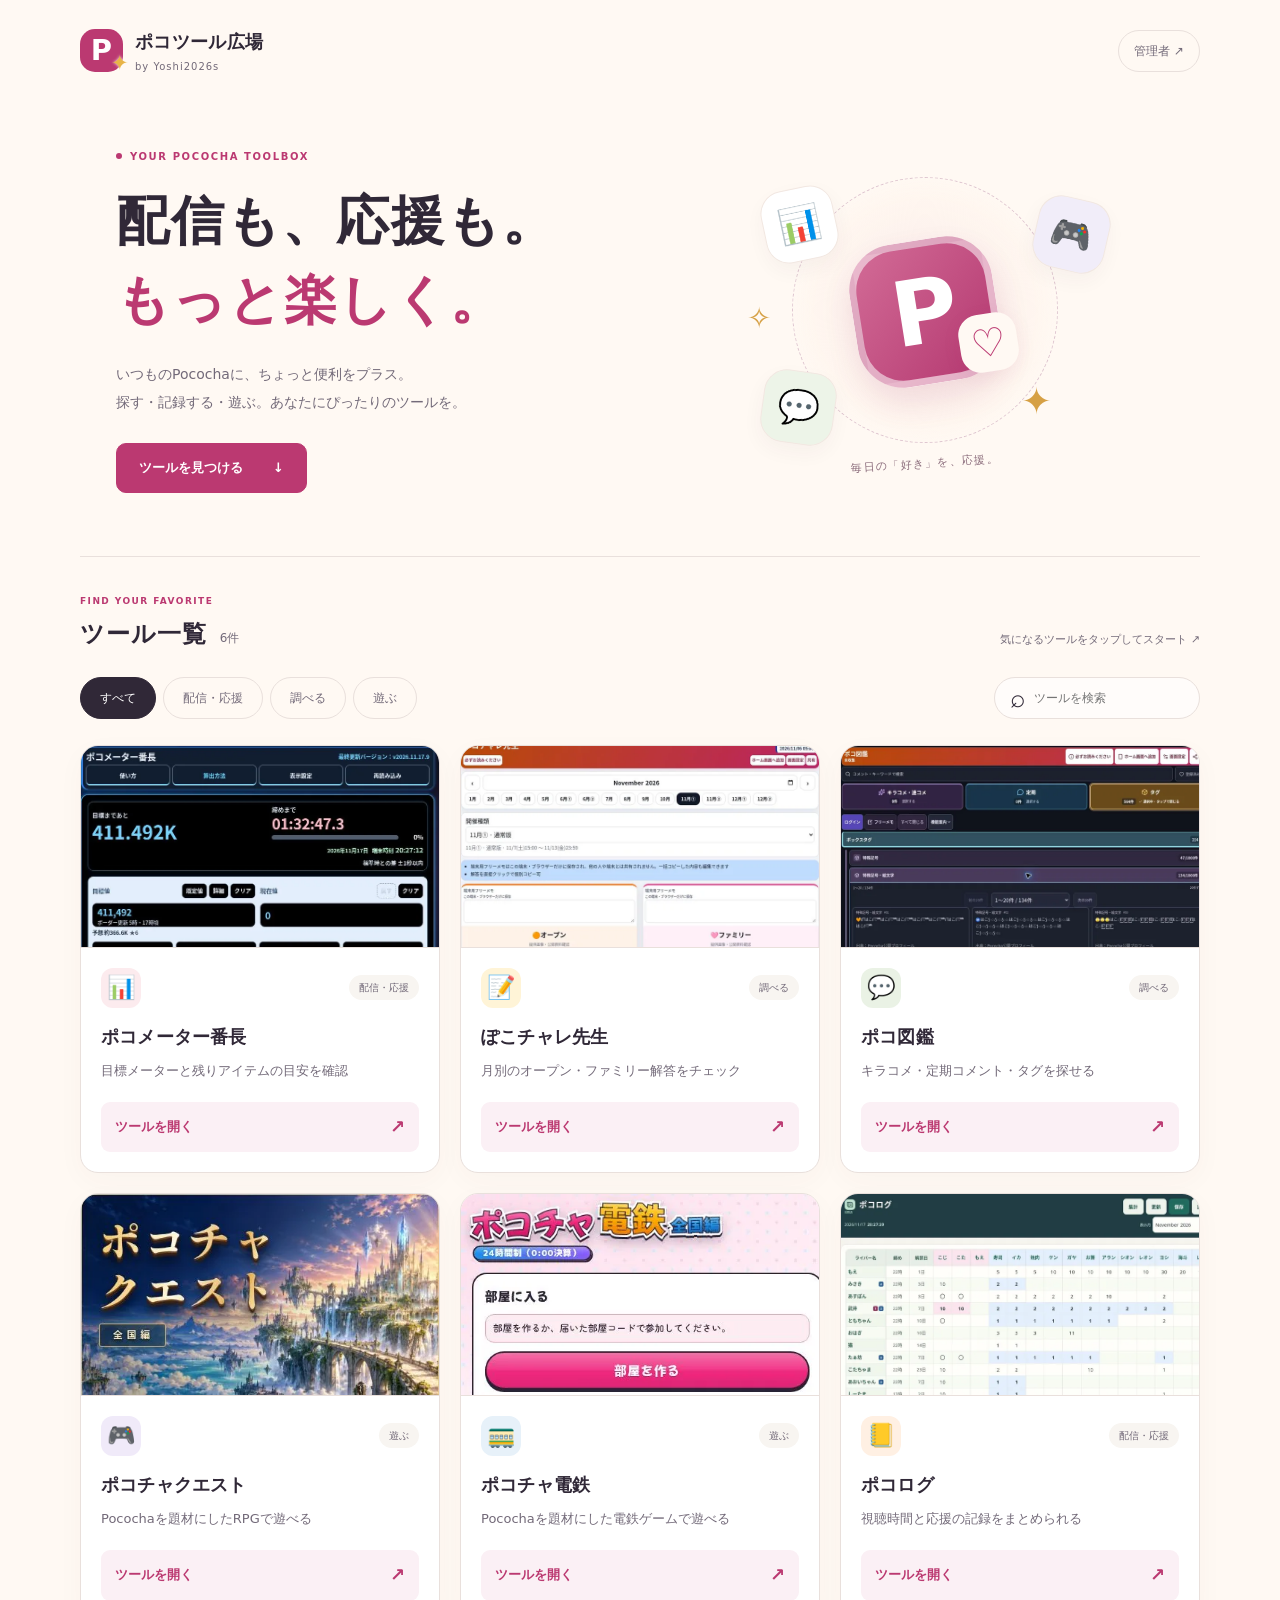
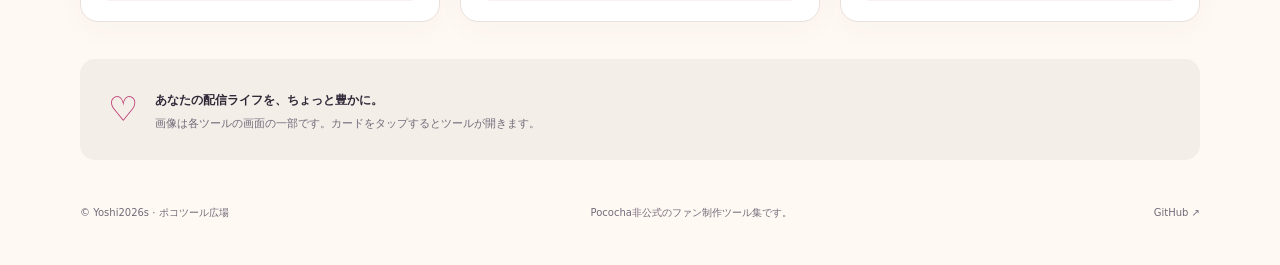
==== index.html @ 81ae70d8 "Add real tool screen thumbnails and improve mobile cards" ====
<!doctype html>
<html lang="ja">
<head>
<meta charset="utf-8"><meta name="viewport" content="width=device-width,initial-scale=1">
<meta name="description" content="配信も、応援も、もっと楽しく。Yoshi2026sのPococha関連ツールをまとめました。">
<meta name="theme-color" content="#fff9f3"><title>ポコツール広場 | Yoshi2026s</title>
<link rel="icon" href="favicon.svg" type="image/svg+xml"><link rel="stylesheet" href="style.css?v=2"><script src="app.js?v=2" defer></script>
</head>
<body>
<a class="skip" href="#tools">ツール一覧へ</a>
<header class="site-header wrap"><a class="brand" href="./"><span class="brand-icon" aria-hidden="true">P<span>✦</span></span><span>ポコツール広場<small>by Yoshi2026s</small></span></a><a class="admin-link" href="admin.html">管理者 <span aria-hidden="true">↗</span></a></header>
<main class="wrap">
<section class="hero" aria-labelledby="hero-title">
<div class="hero-copy"><p class="eyebrow"><span></span> YOUR POCOCHA TOOLBOX</p><h1 id="hero-title">配信も、応援も。<br><span>もっと楽しく。</span></h1><p class="intro">いつものPocochaに、ちょっと便利をプラス。<br>探す・記録する・遊ぶ。あなたにぴったりのツールを。</p><a class="primary" href="#tools">ツールを見つける <span aria-hidden="true">↓</span></a></div>
<div class="hero-art" aria-hidden="true"><div class="orbit"></div><span class="spark s1">✦</span><span class="spark s2">✧</span><span class="art-tile tile-chart">📊</span><span class="art-tile tile-game">🎮</span><span class="art-tile tile-chat">💬</span><div class="center-bubble">P<span>♡</span></div><span class="art-caption">毎日の「好き」を、応援。</span></div>
</section>
<section id="tools" class="tools-section" aria-labelledby="tools-title"><div class="section-heading"><div><p class="eyebrow">FIND YOUR FAVORITE</p><h2 id="tools-title">ツール一覧<span id="count" class="count"></span></h2></div><p>気になるツールをタップしてスタート <span aria-hidden="true">↗</span></p></div>
<div class="toolbar"><div class="filters" role="group" aria-label="カテゴリで絞り込み"><button type="button" class="filter active" aria-pressed="true" data-category="すべて">すべて</button><button type="button" class="filter" aria-pressed="false" data-category="配信・応援">配信・応援</button><button type="button" class="filter" aria-pressed="false" data-category="調べる">調べる</button><button type="button" class="filter" aria-pressed="false" data-category="遊ぶ">遊ぶ</button></div><label class="search"><span aria-hidden="true">⌕</span><input id="search" type="search" aria-label="ツールを検索" placeholder="ツールを検索"></label></div>
<p id="status" class="status" role="status">ツールを読み込んでいます…</p><div id="grid" class="grid"></div><button id="retry" class="secondary" hidden>もう一度読み込む</button><noscript><p>ツール一覧の表示にはJavaScriptを有効にしてください。</p></noscript>
</section>
<aside class="note"><span aria-hidden="true">♡</span><div><strong>あなたの配信ライフを、ちょっと豊かに。</strong><p>画像は各ツールの画面の一部です。カードをタップするとツールが開きます。</p></div></aside>
</main><footer class="wrap footer"><p>© Yoshi2026s · ポコツール広場</p><p>Pococha非公式のファン制作ツール集です。</p><a href="https://github.com/Yoshi2026s/pococha-tools" target="_blank" rel="noopener noreferrer">GitHub ↗</a></footer>
</body></html>
---- style.css ----
:root{color-scheme:light;--ink:#302837;--muted:#736a79;--pink:#bb3971;--line:#e9e0dc;--paper:#fff9f3;--white:#fff;--shadow:0 8px 28px #55433408}*{box-sizing:border-box}html{scroll-behavior:smooth;scroll-padding-top:24px}body{margin:0;background:var(--paper);color:var(--ink);font-family:system-ui,-apple-system,"Noto Sans JP","Hiragino Kaku Gothic ProN","Yu Gothic",sans-serif;line-height:1.7}a{color:inherit;text-decoration:none}button,input{font:inherit}button,a,input{touch-action:manipulation}button{cursor:pointer}button:disabled{cursor:wait;opacity:.6}button:focus-visible,a:focus-visible,input:focus-visible{outline:3px solid #b43972;outline-offset:4px}.wrap{width:min(1120px,calc(100% - 64px));margin-inline:auto}.site-header{display:flex;align-items:center;justify-content:space-between;padding-block:27px}.brand{display:flex;gap:12px;align-items:center;font-size:18px;font-weight:800;letter-spacing:.02em}.brand small{display:block;font-size:10px;font-weight:500;color:var(--muted);letter-spacing:.1em}.brand-icon{position:relative;display:grid;place-items:center;background:var(--pink);color:white;width:43px;height:43px;border-radius:15px;font-size:29px;line-height:1}.brand-icon span{position:absolute;right:-6px;bottom:-2px;font-size:21px;color:#e8b447;text-shadow:0 0 3px var(--paper)}.admin-link{font-size:12px;color:var(--muted);padding:10px 15px;border:1px solid var(--line);border-radius:22px}.admin-link:hover{border-color:var(--pink);color:var(--pink)}.hero{display:grid;grid-template-columns:1.15fr 1fr;align-items:center;padding:46px 36px 63px;gap:20px}.eyebrow{font-size:10px;letter-spacing:.16em;font-weight:750;color:var(--pink);margin:0 0 16px;display:flex;align-items:center;gap:8px}.eyebrow>span{width:6px;height:6px;background:var(--pink);border-radius:50%}h1{font-size:clamp(34px,4.5vw,53px);line-height:1.5;letter-spacing:.035em;margin:0 0 20px;font-weight:850}h1>span{color:var(--pink)}.intro{font-size:14px;color:var(--muted);line-height:2;margin:0 0 27px}.primary,.secondary{display:inline-flex;align-items:center;justify-content:center;gap:30px;border-radius:10px;padding:13px 22px;font-size:13px;font-weight:700;background:var(--pink);border:1px solid var(--pink);color:white;min-height:46px}.primary:hover{background:#9d285c}.secondary{background:white;color:var(--pink);gap:8px}.hero-art{height:310px;position:relative;max-width:420px;width:100%;margin:auto}.orbit{position:absolute;width:266px;height:266px;border:1px dashed #dfc6d0;border-radius:50%;left:50%;top:12px;transform:translateX(-50%);background:radial-gradient(circle,#f8e8e9 0%,#fff4ec88 60%,transparent 71%)}.center-bubble{position:absolute;left:50%;top:75px;transform:translateX(-50%) rotate(-9deg);width:144px;height:144px;background:linear-gradient(135deg,#d26b96,#b43870);border:7px solid #fff8;box-shadow:0 16px 30px #a6366620;border-radius:46px;display:grid;place-items:center;color:#fff;font-size:90px;font-weight:850;line-height:1}.center-bubble>span{position:absolute;font-size:39px;right:-22px;bottom:-4px;background:#fff9f3;color:var(--pink);width:58px;height:58px;display:grid;place-items:center;border-radius:20px;box-shadow:0 5px 20px #a6366610}.art-tile{position:absolute;width:73px;height:73px;border-radius:23px;background:white;box-shadow:0 8px 20px #4030400b;display:grid;place-items:center;font-size:34px;border:1px solid #f2e8e2}.tile-chart{top:23px;left:48px;transform:rotate(-12deg)}.tile-game{top:33px;right:27px;transform:rotate(13deg);background:#f1edf9}.tile-chat{bottom:31px;left:47px;transform:rotate(8deg);background:#edf4e8}.spark{position:absolute;color:#d6a044}.s1{right:83px;bottom:41px;font-size:37px}.s2{left:32px;top:129px;font-size:29px}.art-caption{position:absolute;bottom:1px;left:50%;transform:translateX(-50%) rotate(-4deg);white-space:nowrap;font-size:11px;color:#8b6c7b;letter-spacing:.12em}.tools-section{padding-top:17px;border-top:1px solid var(--line)}.section-heading{display:flex;justify-content:space-between;align-items:end;margin:20px 0 22px}.section-heading .eyebrow{font-size:9px;margin:0 0 5px}h2{font-size:24px;letter-spacing:.04em;margin:0}.section-heading>p{font-size:11px;color:var(--muted);margin-bottom:5px}.count{font-size:12px;letter-spacing:0;font-weight:500;color:var(--muted);margin-left:13px}.toolbar{display:flex;justify-content:space-between;gap:20px;margin-bottom:26px}.filters{display:flex;gap:7px;flex-wrap:wrap}.filter{border:1px solid var(--line);background:transparent;color:var(--muted);border-radius:30px;padding:9px 19px;font-size:12px;min-height:42px}.filter.active{background:var(--ink);color:white;border-color:var(--ink)}.filter:hover:not(.active){background:#f3e8e6}.search{display:flex;align-items:center;gap:8px;border:1px solid var(--line);border-radius:25px;padding:4px 15px;background:#fff9;max-width:230px}.search>span{font-size:26px;line-height:1}.search input{border:0;background:transparent;width:100%;min-width:0;font-size:12px;color:var(--ink);padding:6px 0}.search input:focus-visible{outline-offset:1px}.grid{display:grid;grid-template-columns:repeat(3,1fr);gap:20px}.card{display:flex;flex-direction:column;min-height:265px;padding:25px 25px 20px;border:1px solid var(--line);border-radius:18px;background:white;box-shadow:var(--shadow);position:relative;transition:transform .18s,border-color .18s,box-shadow .18s}.card:hover{transform:translateY(-4px);border-color:#dca7bd;box-shadow:0 12px 28px #aa396612}.card-top{display:flex;align-items:center;justify-content:space-between;margin-bottom:20px}.tool-icon{width:52px;height:52px;border-radius:16px;display:grid;place-items:center;font-size:29px;background:#fcebee}.card[data-id=challenge] .tool-icon{background:#fff4d7}.card[data-id=library] .tool-icon{background:#eaf2e5}.card[data-id=quest] .tool-icon{background:#f0eaf9}.card[data-id=railway] .tool-icon{background:#e7f1f9}.card[data-id=log] .tool-icon{background:#fff0e3}.category{font-size:10px;background:#f8f5f1;color:var(--muted);padding:4px 10px;border-radius:20px}.card h3{font-size:18px;margin:0 0 7px;letter-spacing:.01em}.card p{font-size:12px;color:var(--muted);line-height:1.9;margin:0 0 20px}.card-bottom{border-top:1px solid #f0ebe7;margin-top:auto;padding-top:13px;display:flex;align-items:center;justify-content:space-between;color:var(--pink);font-size:11px;font-weight:700}.card-bottom>span:last-child{font-size:18px}.note{display:flex;gap:17px;align-items:center;background:#f4eee8;padding:22px 28px;border-radius:15px;margin-top:37px}.note>span{font-size:34px;color:var(--pink)}.note strong{font-size:12px}.note p{margin:3px 0 0;font-size:11px;color:var(--muted)}.footer{display:flex;flex-wrap:wrap;align-items:center;justify-content:space-between;gap:15px;padding-block:34px;font-size:10px;color:var(--muted)}.status{color:var(--muted);font-size:13px}.status:empty{display:none}.skip{position:absolute;left:10px;top:-100px;background:white;padding:10px;z-index:10}.skip:focus{top:10px}[hidden]{display:none!important}.admin-main{max-width:760px;padding:36px 0}.admin-main h1{font-size:30px}.admin-main p{font-size:13px}.panel{background:white;border:1px solid var(--line);border-radius:18px;padding:25px;margin-top:25px}.panel label{display:block;font-size:13px;font-weight:700}.panel input[type=password]{display:block;width:100%;border:1px solid var(--line);border-radius:8px;padding:12px;margin:9px 0 15px}.panel details{font-size:12px;margin-top:20px}.panel details a{color:var(--pink);text-decoration:underline}.admin-row{display:flex;align-items:center;justify-content:space-between;gap:20px;padding:18px 0;border-bottom:1px solid var(--line)}.admin-row:last-child{border:0}.admin-row h3{font-size:15px;margin:0}.admin-row small{display:block;color:var(--muted);font-size:11px}.toggle{min-width:117px;min-height:44px;border:1px solid #c7d8c2;border-radius:24px;background:#edf4e9;color:#376331;font-size:12px;font-weight:700;padding:9px 13px}.toggle[aria-checked=false]{background:#f3edf0;color:#776271;border-color:#e1d5dc}.admin-top{display:flex;align-items:center;justify-content:space-between;gap:15px}.error{color:#a22340}.admin-notice{background:#f5eee9;padding:14px;border-radius:9px;color:#665a64}.admin-notice a{text-decoration:underline}.admin-actions{display:flex;gap:10px;flex-wrap:wrap}
@media(min-width:1400px){.hero{padding-block:65px 75px}}@media(max-width:850px){.hero{padding-inline:0}.grid{grid-template-columns:repeat(2,1fr)}.hero-art{transform:scale(.85)}.section-heading>p{display:none}.hero h1{font-size:38px}.tile-chart{left:10px}.tile-game{right:2px}}@media(max-width:580px){.wrap{width:calc(100% - 36px)}.site-header{padding-block:20px}.brand{font-size:15px}.brand-icon{width:37px;height:37px;font-size:25px}.admin-link{font-size:11px;padding:8px 12px}.hero{grid-template-columns:1fr;padding:34px 6px 35px;gap:10px}.hero h1{font-size:37px}.intro{font-size:12px}.hero-art{height:230px;max-width:330px;transform:scale(.88);margin-block:-5px -15px}.orbit{height:215px;width:215px;top:0}.center-bubble{top:35px;width:126px;height:126px;font-size:76px}.tile-chart{top:5px;left:2px}.tile-game{top:8px;right:0}.tile-chat{bottom:8px;left:10px}.s1{right:29px;bottom:21px}.s2{left:5px;top:106px}.art-caption{bottom:-15px}.toolbar{flex-direction:column;gap:12px}.filter{padding-inline:15px;font-size:11px}.search{max-width:none;min-height:43px}.grid{grid-template-columns:1fr;gap:14px}.card{min-height:235px;padding:22px}.card-top{margin-bottom:15px}.note{padding:19px;gap:12px}.note strong{font-size:11px}.footer{justify-content:center;text-align:center;gap:0;padding-block:25px}.footer p{width:100%;margin:3px}.footer a{margin-top:8px}.admin-main{padding:20px 0}.panel{padding:18px}.admin-row{gap:10px}.admin-row h3{font-size:13px}}@media(prefers-reduced-motion:reduce){html{scroll-behavior:auto}.card{transition:none}.card:hover{transform:none}}

/* Screen previews and touch-first cards. */
.card{padding:0;overflow:hidden;min-height:0}
.card-preview{position:relative;aspect-ratio:16/9;width:100%;background:#f0e9e5;overflow:hidden;border-bottom:1px solid var(--line)}
.card-preview img{display:block;width:100%;height:100%;object-fit:cover;object-position:center;transition:transform .2s}
.card:hover .card-preview img{transform:scale(1.025)}
.card-content{padding:20px;display:flex;flex-direction:column;flex:1}
.card-top{margin-bottom:14px}.tool-icon{width:40px;height:40px;border-radius:12px;font-size:23px}
.card p{font-size:13px;line-height:1.9;margin-bottom:18px}
.card-bottom{border:0;min-height:44px;border-radius:9px;background:#fbf0f5;padding:10px 14px;font-size:13px}
.preview-unavailable::after{content:'画面プレビュー';position:absolute;inset:0;display:grid;place-items:center;font-size:13px;color:var(--muted)}
@media(max-width:850px){.grid{gap:16px}.card-content{padding:18px}}
@media(max-width:580px){
 .wrap{width:calc(100% - 32px)}.site-header{padding-block:16px}.hero{padding:16px 0 23px;gap:0}.hero-art{display:none}
 .hero .eyebrow{font-size:9px;margin-bottom:10px}.hero h1{font-size:30px;line-height:1.45;margin-bottom:12px}.intro{font-size:13px;line-height:1.85;margin-bottom:15px}
 .primary{font-size:13px;min-height:44px;padding-block:10px}.tools-section{padding-top:10px}.section-heading{margin:14px 0 16px}h2{font-size:22px}
 .toolbar{gap:12px;margin-bottom:18px}.filters{display:grid;grid-template-columns:repeat(4,minmax(0,1fr));gap:6px}.filter{padding:9px 3px;font-size:12px;min-height:44px;white-space:nowrap}
 .search{min-height:46px;max-width:none}.search input{font-size:16px}.grid{gap:20px}.card{border-radius:16px}.card-content{padding:18px}
 .card h3{font-size:20px;line-height:1.5;margin-bottom:8px}.card p{font-size:14px;line-height:1.8;margin-bottom:17px}.card-top{margin-bottom:12px}
 .category{font-size:12px;padding:4px 11px}.card-bottom{min-height:48px;font-size:14px;padding:12px 15px}.note{margin-top:25px}
 .note strong{font-size:12px}.note p{font-size:12px;line-height:1.8}.admin-link{min-height:44px;display:flex;align-items:center}
}
@media(prefers-reduced-motion:reduce){.card-preview img{transition:none}.card:hover .card-preview img{transform:none}}
@media(max-width:580px){.hero{padding:5px 0 18px}.hero .eyebrow,.hero .primary{display:none}.hero h1{font-size:28px;line-height:1.35;margin-bottom:9px}.intro{font-size:12px;line-height:1.8;margin:0}}
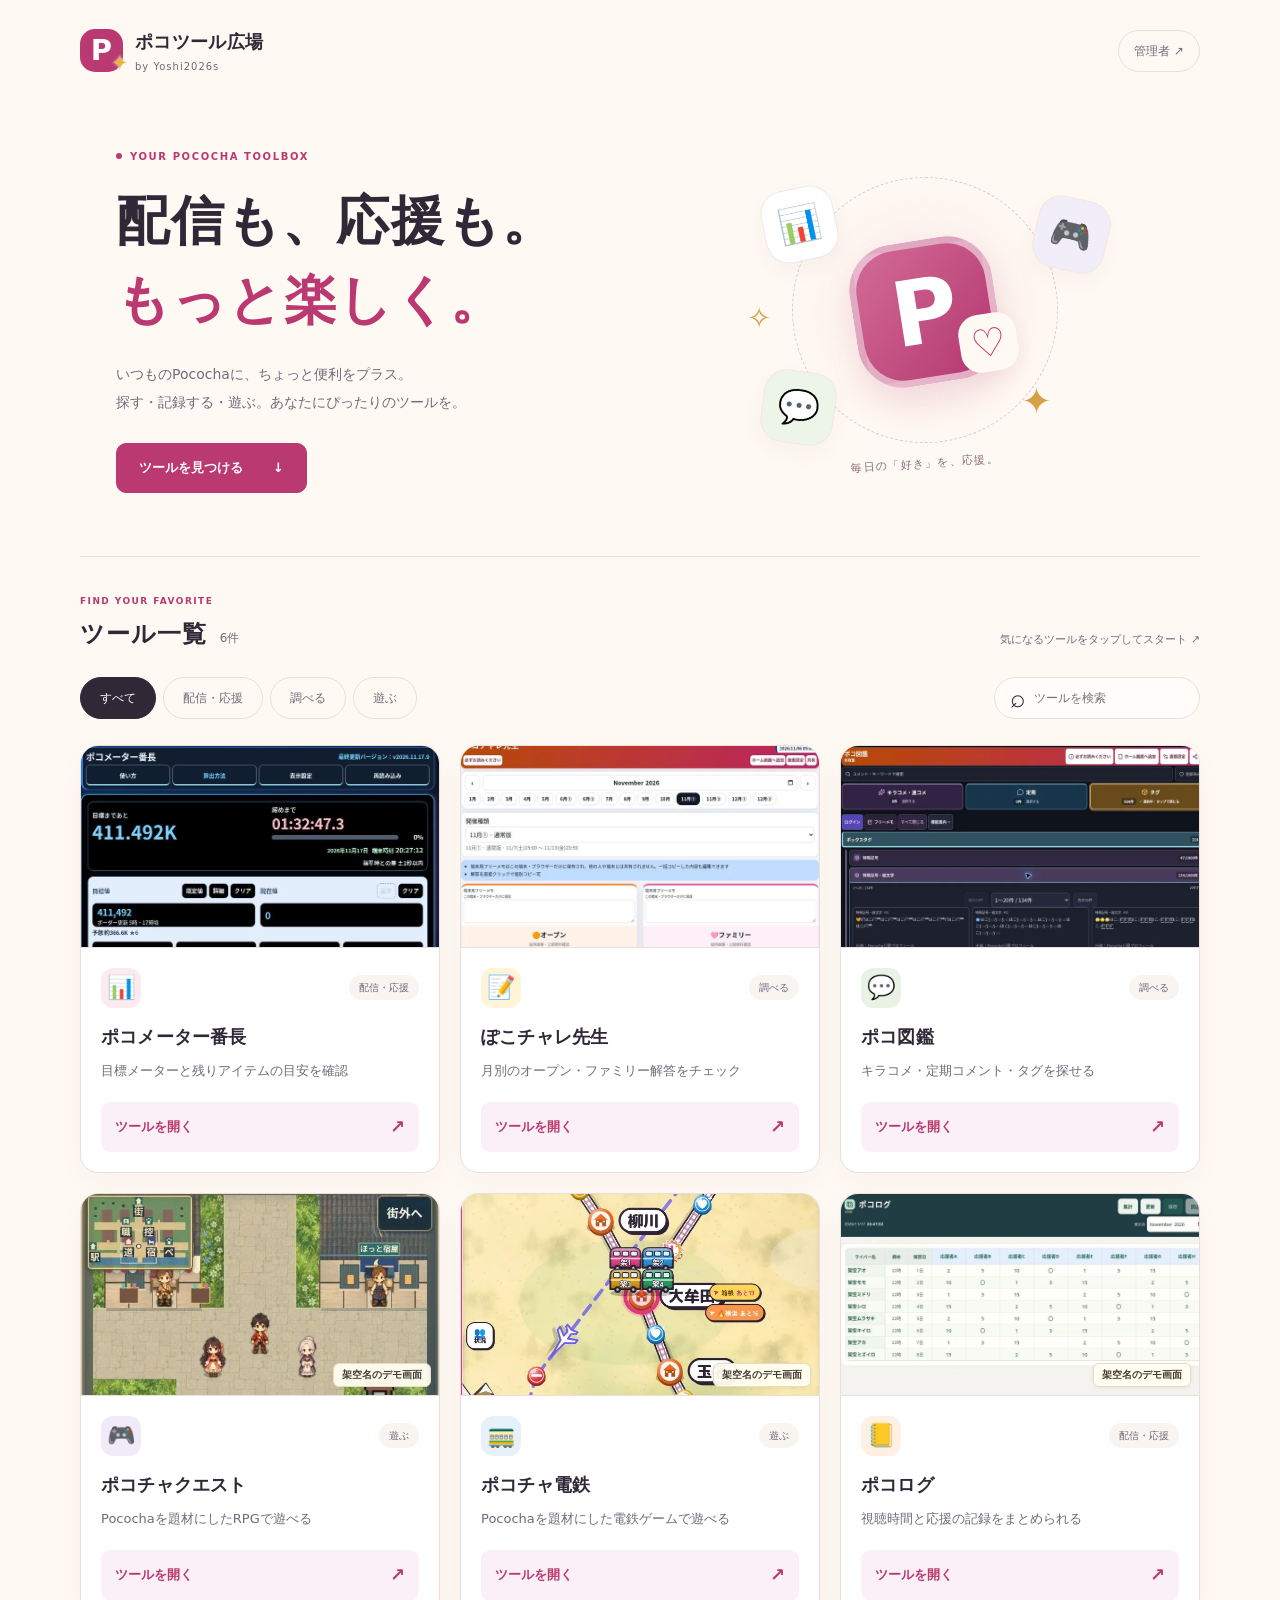
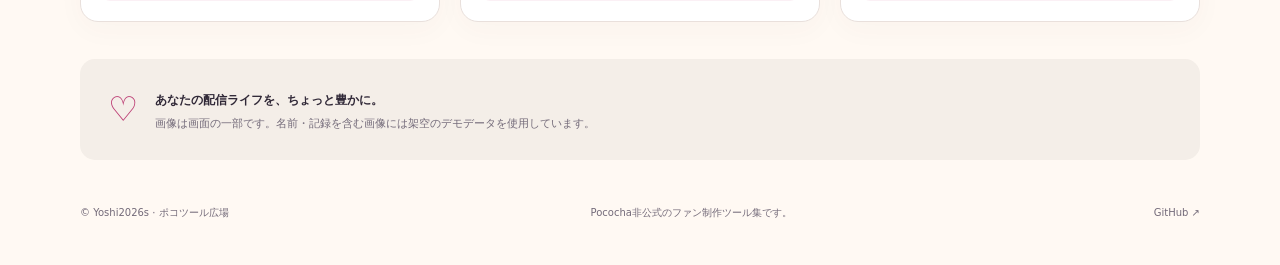
==== commit a4db4c70: "Use gameplay previews and fictional names in thumbnail data" ====
--- a/index.html
+++ b/index.html
@@ -4,7 +4,7 @@
 <meta charset="utf-8"><meta name="viewport" content="width=device-width,initial-scale=1">
 <meta name="description" content="配信も、応援も、もっと楽しく。Yoshi2026sのPococha関連ツールをまとめました。">
 <meta name="theme-color" content="#fff9f3"><title>ポコツール広場 | Yoshi2026s</title>
-<link rel="icon" href="favicon.svg" type="image/svg+xml"><link rel="stylesheet" href="style.css?v=2"><script src="app.js?v=2" defer></script>
+<link rel="icon" href="favicon.svg" type="image/svg+xml"><link rel="stylesheet" href="style.css?v=3"><script src="app.js?v=3" defer></script>
 </head>
 <body>
 <a class="skip" href="#tools">ツール一覧へ</a>
@@ -18,6 +18,6 @@
 <div class="toolbar"><div class="filters" role="group" aria-label="カテゴリで絞り込み"><button type="button" class="filter active" aria-pressed="true" data-category="すべて">すべて</button><button type="button" class="filter" aria-pressed="false" data-category="配信・応援">配信・応援</button><button type="button" class="filter" aria-pressed="false" data-category="調べる">調べる</button><button type="button" class="filter" aria-pressed="false" data-category="遊ぶ">遊ぶ</button></div><label class="search"><span aria-hidden="true">⌕</span><input id="search" type="search" aria-label="ツールを検索" placeholder="ツールを検索"></label></div>
 <p id="status" class="status" role="status">ツールを読み込んでいます…</p><div id="grid" class="grid"></div><button id="retry" class="secondary" hidden>もう一度読み込む</button><noscript><p>ツール一覧の表示にはJavaScriptを有効にしてください。</p></noscript>
 </section>
-<aside class="note"><span aria-hidden="true">♡</span><div><strong>あなたの配信ライフを、ちょっと豊かに。</strong><p>画像は各ツールの画面の一部です。カードをタップするとツールが開きます。</p></div></aside>
+<aside class="note"><span aria-hidden="true">♡</span><div><strong>あなたの配信ライフを、ちょっと豊かに。</strong><p>画像は画面の一部です。名前・記録を含む画像には架空のデモデータを使用しています。</p></div></aside>
 </main><footer class="wrap footer"><p>© Yoshi2026s · ポコツール広場</p><p>Pococha非公式のファン制作ツール集です。</p><a href="https://github.com/Yoshi2026s/pococha-tools" target="_blank" rel="noopener noreferrer">GitHub ↗</a></footer>
 </body></html>
--- a/style.css
+++ b/style.css
@@ -24,3 +24,6 @@
 }
 @media(prefers-reduced-motion:reduce){.card-preview img{transition:none}.card:hover .card-preview img{transform:none}}
 @media(max-width:580px){.hero{padding:5px 0 18px}.hero .eyebrow,.hero .primary{display:none}.hero h1{font-size:28px;line-height:1.35;margin-bottom:9px}.intro{font-size:12px;line-height:1.8;margin:0}}
+
+.preview-note{position:absolute;right:8px;bottom:8px;background:#fffef0f2;color:#443a35;padding:3px 8px;border:1px solid #e7d9cc;border-radius:6px;font-size:10px;font-weight:700;line-height:1.6;box-shadow:0 1px 5px #0001}
+@media(max-width:580px){.preview-note{font-size:11px}}
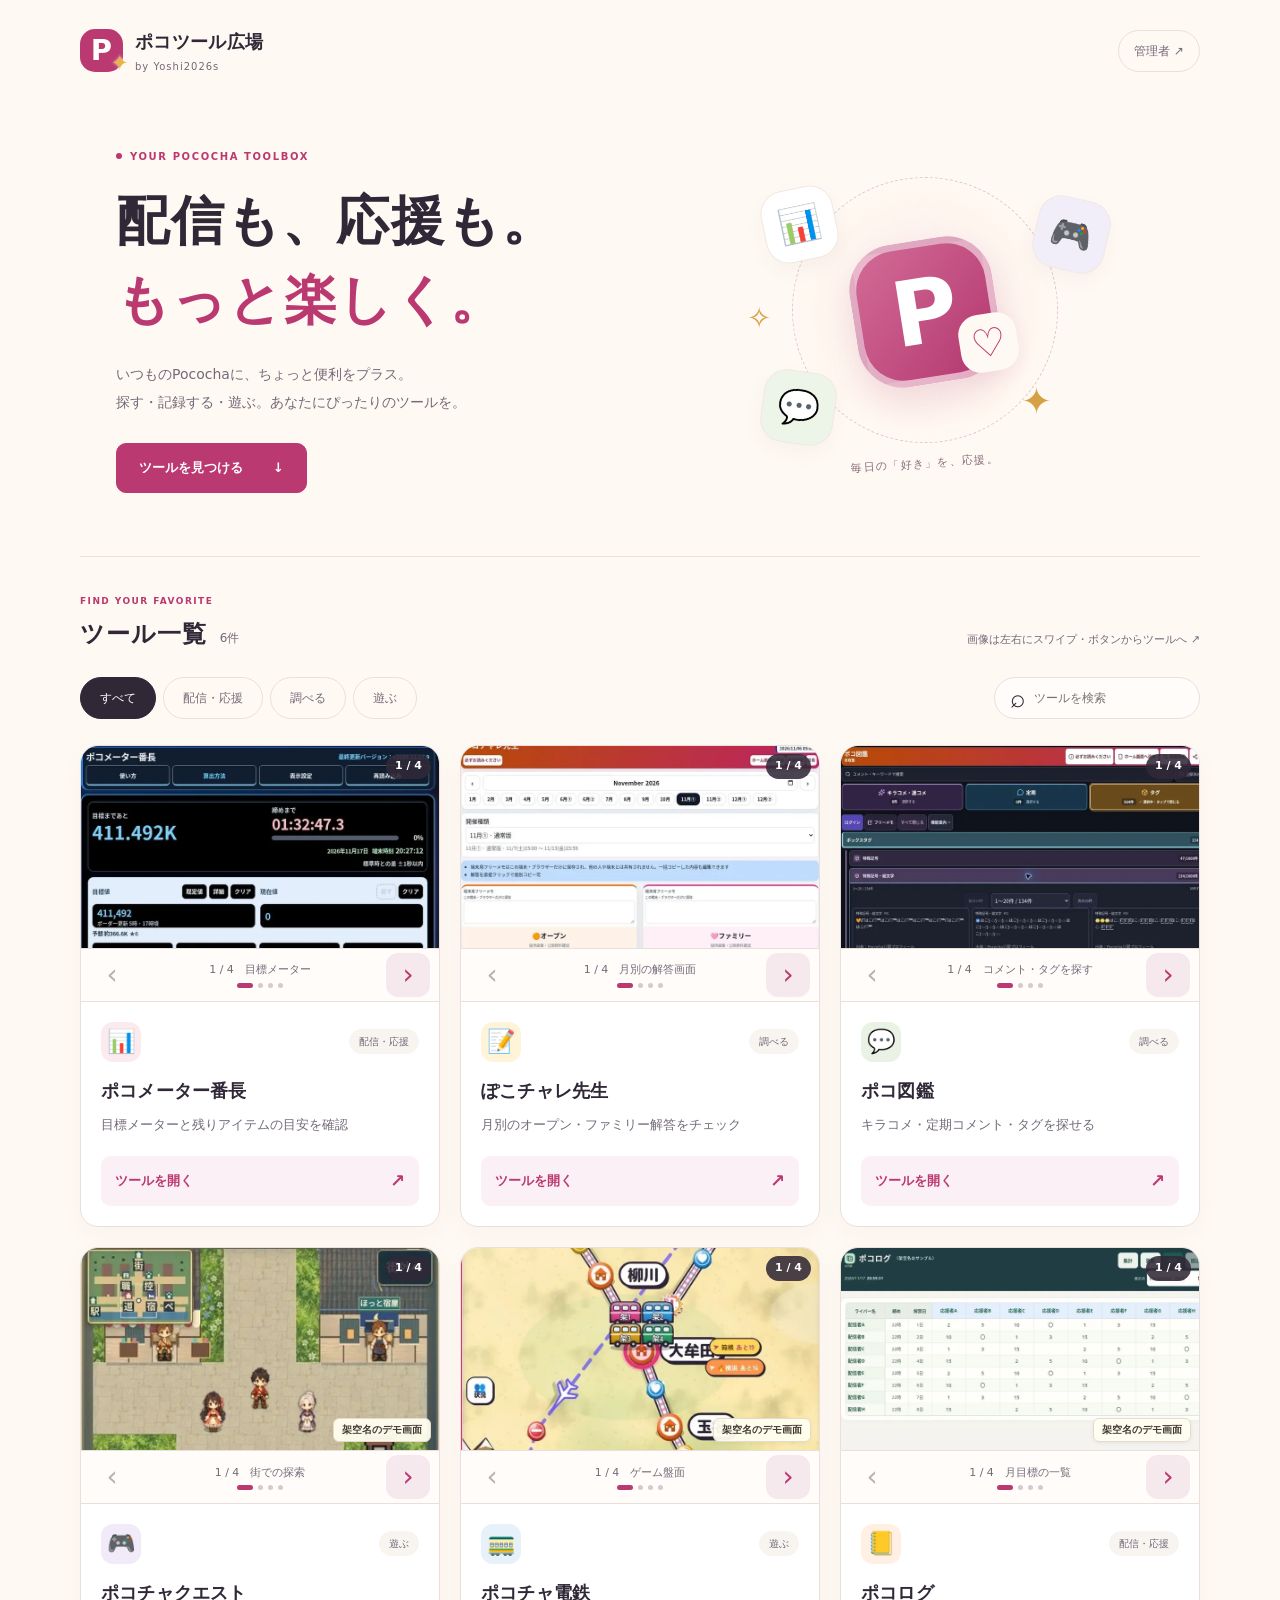
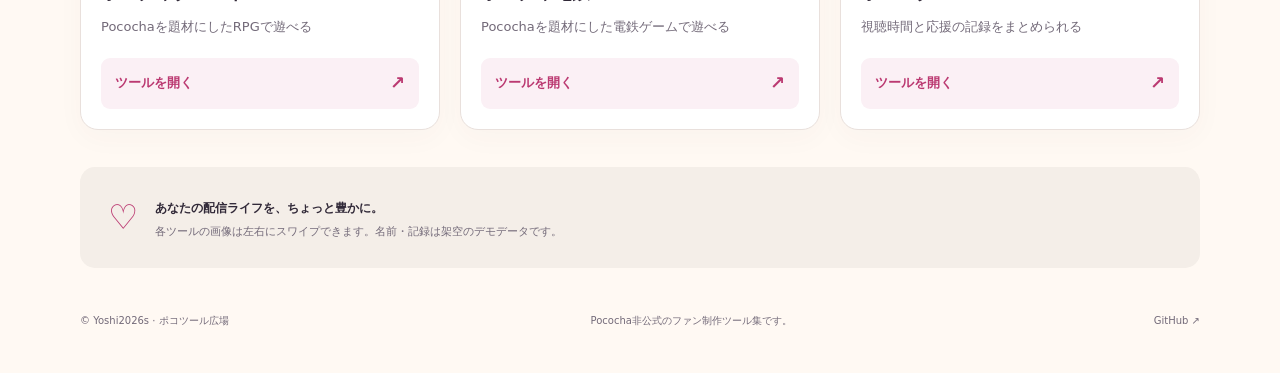
==== commit 6ee30d49: "Add four-image swipe galleries for every tool" ====
--- a/index.html
+++ b/index.html
@@ -4,7 +4,7 @@
 <meta charset="utf-8"><meta name="viewport" content="width=device-width,initial-scale=1">
 <meta name="description" content="配信も、応援も、もっと楽しく。Yoshi2026sのPococha関連ツールをまとめました。">
 <meta name="theme-color" content="#fff9f3"><title>ポコツール広場 | Yoshi2026s</title>
-<link rel="icon" href="favicon.svg" type="image/svg+xml"><link rel="stylesheet" href="style.css?v=3"><script src="app.js?v=3" defer></script>
+<link rel="icon" href="favicon.svg" type="image/svg+xml"><link rel="stylesheet" href="style.css?v=4"><script src="app.js?v=4" defer></script>
 </head>
 <body>
 <a class="skip" href="#tools">ツール一覧へ</a>
@@ -14,10 +14,10 @@
 <div class="hero-copy"><p class="eyebrow"><span></span> YOUR POCOCHA TOOLBOX</p><h1 id="hero-title">配信も、応援も。<br><span>もっと楽しく。</span></h1><p class="intro">いつものPocochaに、ちょっと便利をプラス。<br>探す・記録する・遊ぶ。あなたにぴったりのツールを。</p><a class="primary" href="#tools">ツールを見つける <span aria-hidden="true">↓</span></a></div>
 <div class="hero-art" aria-hidden="true"><div class="orbit"></div><span class="spark s1">✦</span><span class="spark s2">✧</span><span class="art-tile tile-chart">📊</span><span class="art-tile tile-game">🎮</span><span class="art-tile tile-chat">💬</span><div class="center-bubble">P<span>♡</span></div><span class="art-caption">毎日の「好き」を、応援。</span></div>
 </section>
-<section id="tools" class="tools-section" aria-labelledby="tools-title"><div class="section-heading"><div><p class="eyebrow">FIND YOUR FAVORITE</p><h2 id="tools-title">ツール一覧<span id="count" class="count"></span></h2></div><p>気になるツールをタップしてスタート <span aria-hidden="true">↗</span></p></div>
+<section id="tools" class="tools-section" aria-labelledby="tools-title"><div class="section-heading"><div><p class="eyebrow">FIND YOUR FAVORITE</p><h2 id="tools-title">ツール一覧<span id="count" class="count"></span></h2></div><p>画像は左右にスワイプ・ボタンからツールへ <span aria-hidden="true">↗</span></p></div>
 <div class="toolbar"><div class="filters" role="group" aria-label="カテゴリで絞り込み"><button type="button" class="filter active" aria-pressed="true" data-category="すべて">すべて</button><button type="button" class="filter" aria-pressed="false" data-category="配信・応援">配信・応援</button><button type="button" class="filter" aria-pressed="false" data-category="調べる">調べる</button><button type="button" class="filter" aria-pressed="false" data-category="遊ぶ">遊ぶ</button></div><label class="search"><span aria-hidden="true">⌕</span><input id="search" type="search" aria-label="ツールを検索" placeholder="ツールを検索"></label></div>
 <p id="status" class="status" role="status">ツールを読み込んでいます…</p><div id="grid" class="grid"></div><button id="retry" class="secondary" hidden>もう一度読み込む</button><noscript><p>ツール一覧の表示にはJavaScriptを有効にしてください。</p></noscript>
 </section>
-<aside class="note"><span aria-hidden="true">♡</span><div><strong>あなたの配信ライフを、ちょっと豊かに。</strong><p>画像は画面の一部です。名前・記録を含む画像には架空のデモデータを使用しています。</p></div></aside>
+<aside class="note"><span aria-hidden="true">♡</span><div><strong>あなたの配信ライフを、ちょっと豊かに。</strong><p>各ツールの画像は左右にスワイプできます。名前・記録は架空のデモデータです。</p></div></aside>
 </main><footer class="wrap footer"><p>© Yoshi2026s · ポコツール広場</p><p>Pococha非公式のファン制作ツール集です。</p><a href="https://github.com/Yoshi2026s/pococha-tools" target="_blank" rel="noopener noreferrer">GitHub ↗</a></footer>
 </body></html>
--- a/style.css
+++ b/style.css
@@ -27,3 +27,20 @@
 
 .preview-note{position:absolute;right:8px;bottom:8px;background:#fffef0f2;color:#443a35;padding:3px 8px;border:1px solid #e7d9cc;border-radius:6px;font-size:10px;font-weight:700;line-height:1.6;box-shadow:0 1px 5px #0001}
 @media(max-width:580px){.preview-note{font-size:11px}}
+
+/* Manual, swipeable preview galleries. */
+.card-preview{aspect-ratio:auto;overflow:visible;background:white}.gallery-viewport{position:relative;overflow:hidden;border-radius:15px 15px 0 0}
+.gallery-track{display:flex;overflow-x:auto;overflow-y:hidden;aspect-ratio:16/9;scroll-snap-type:x mandatory;overscroll-behavior-x:contain;scrollbar-width:none;touch-action:pan-x pan-y pinch-zoom}
+.gallery-track::-webkit-scrollbar{display:none}.gallery-track:focus-visible{outline:3px solid var(--pink);outline-offset:-3px}
+.gallery-slide{position:relative;margin:0;flex:0 0 100%;width:100%;min-width:0;height:100%;scroll-snap-align:start;scroll-snap-stop:always;background:#f0e9e5}
+.gallery-slide img{width:100%;height:100%;display:block;object-fit:cover}.card:hover .gallery-slide img{transform:none}
+.gallery-count{position:absolute;top:8px;right:8px;background:#302837df;color:#fff;font-size:11px;font-weight:700;border-radius:20px;padding:3px 9px;pointer-events:none}
+.gallery-controls{display:flex;align-items:center;justify-content:space-between;gap:6px;padding:4px 9px;background:#fffcfa;border-top:1px solid var(--line)}
+.gallery-arrow{width:44px;height:44px;flex:0 0 44px;border:0;border-radius:12px;background:#f5e9ee;color:var(--pink);font-size:28px;line-height:1;cursor:pointer}
+.gallery-arrow:disabled{background:transparent;color:#b9b0b4;opacity:1;cursor:default}.gallery-arrow:hover:enabled{background:#eed6e1}
+.gallery-middle{flex:1;min-width:0;text-align:center}.gallery-caption{font-size:11px!important;line-height:1.6!important;color:var(--muted);margin:0 0 4px!important;white-space:nowrap;overflow:hidden;text-overflow:ellipsis}
+.gallery-dots{display:flex;align-items:center;justify-content:center;gap:5px}.gallery-dots span{height:5px;width:5px;border-radius:50%;background:#d8c9ce}.gallery-dots span.active{width:16px;border-radius:4px;background:var(--pink)}
+.card h3 a:hover{text-decoration:underline}.card-bottom:hover{background:#f5deea}.card:has(.gallery-track:focus-visible){border-color:var(--pink)}
+@media(max-width:580px){.gallery-caption{font-size:12px!important}.gallery-controls{padding-block:6px}.gallery-count{font-size:12px}}
+
+@media(hover:none){.card:hover{transform:none}}
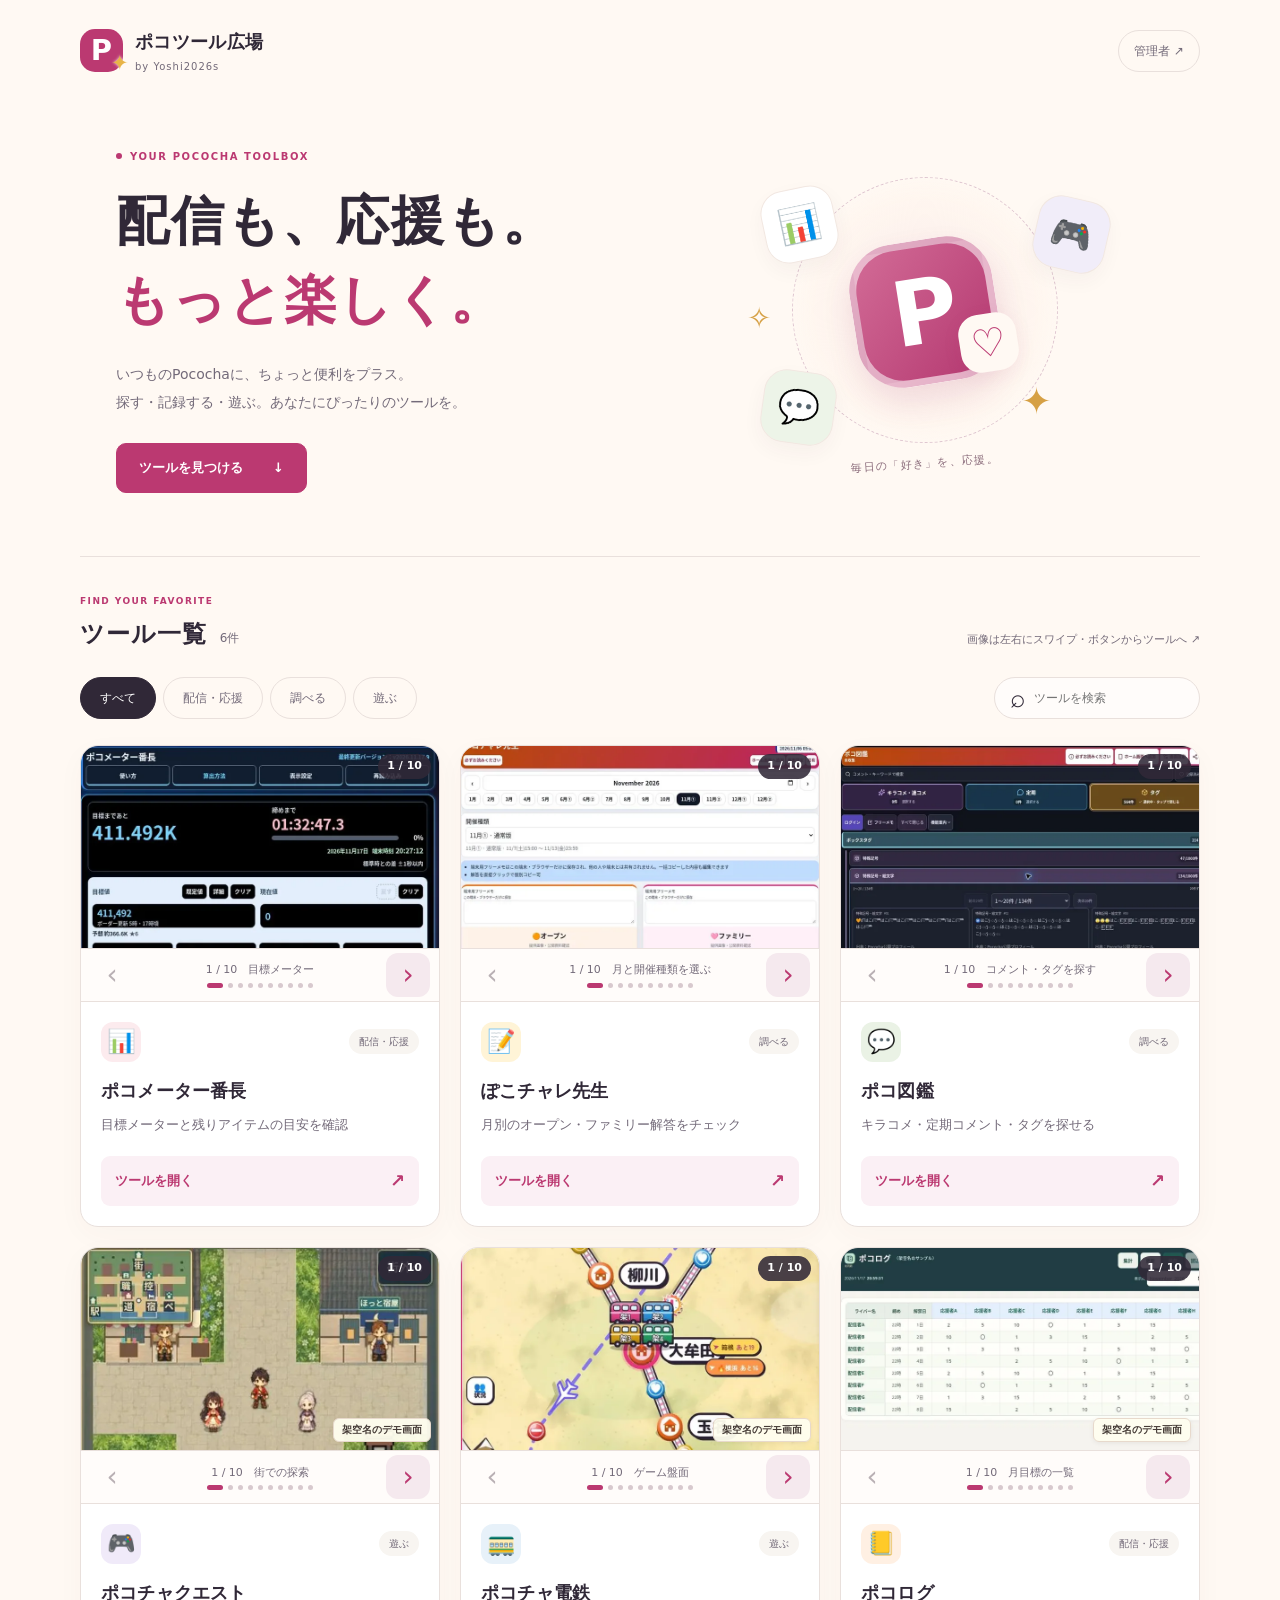
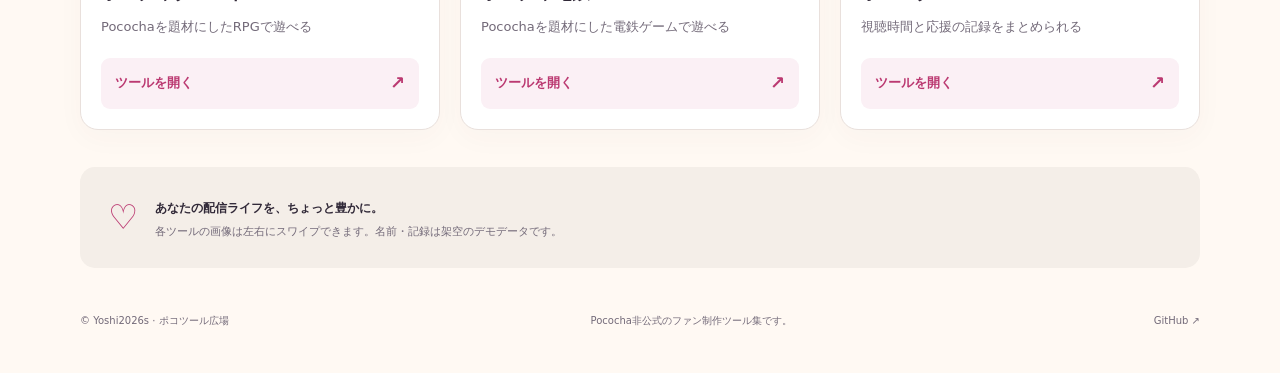
==== commit 70d2376b: "Expand tool galleries with ten varied feature previews" ====
--- a/index.html
+++ b/index.html
@@ -4,7 +4,7 @@
 <meta charset="utf-8"><meta name="viewport" content="width=device-width,initial-scale=1">
 <meta name="description" content="配信も、応援も、もっと楽しく。Yoshi2026sのPococha関連ツールをまとめました。">
 <meta name="theme-color" content="#fff9f3"><title>ポコツール広場 | Yoshi2026s</title>
-<link rel="icon" href="favicon.svg" type="image/svg+xml"><link rel="stylesheet" href="style.css?v=4"><script src="app.js?v=4" defer></script>
+<link rel="icon" href="favicon.svg" type="image/svg+xml"><link rel="stylesheet" href="style.css?v=5"><script src="app.js?v=5" defer></script>
 </head>
 <body>
 <a class="skip" href="#tools">ツール一覧へ</a>
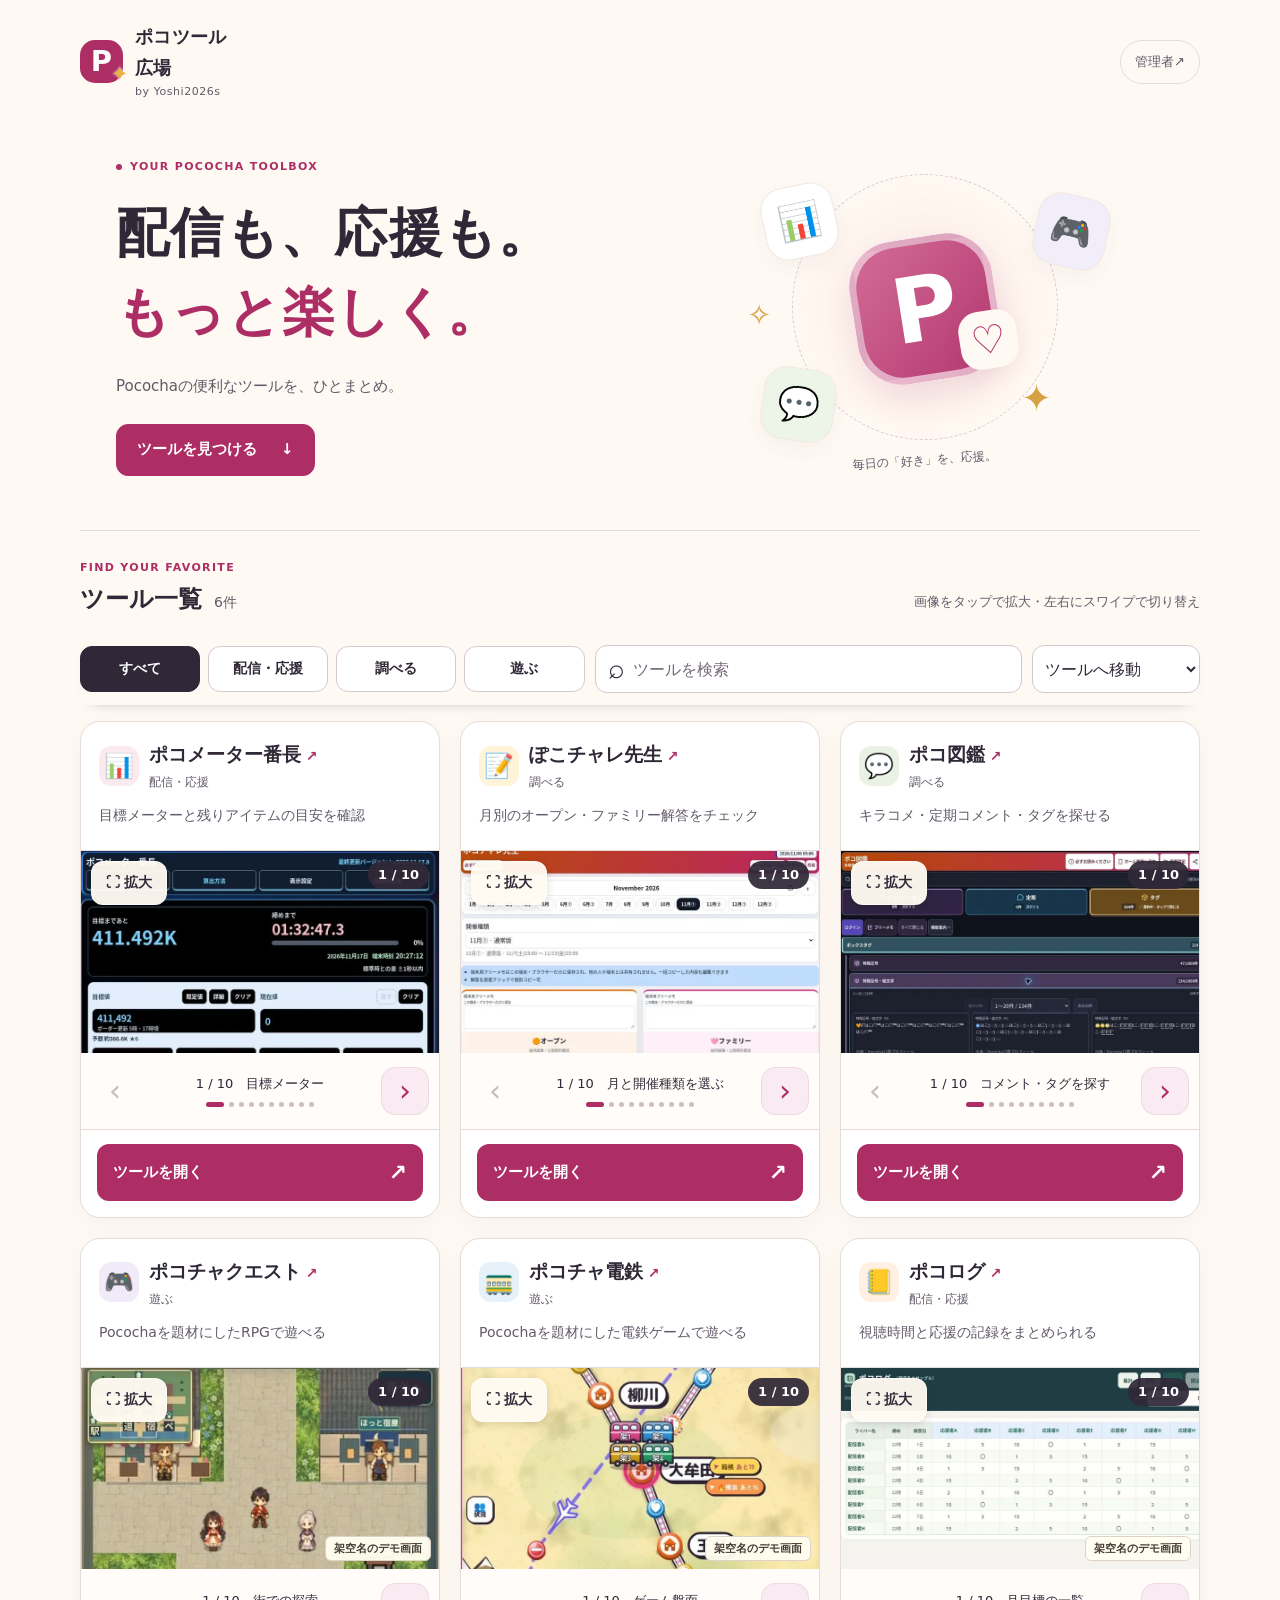
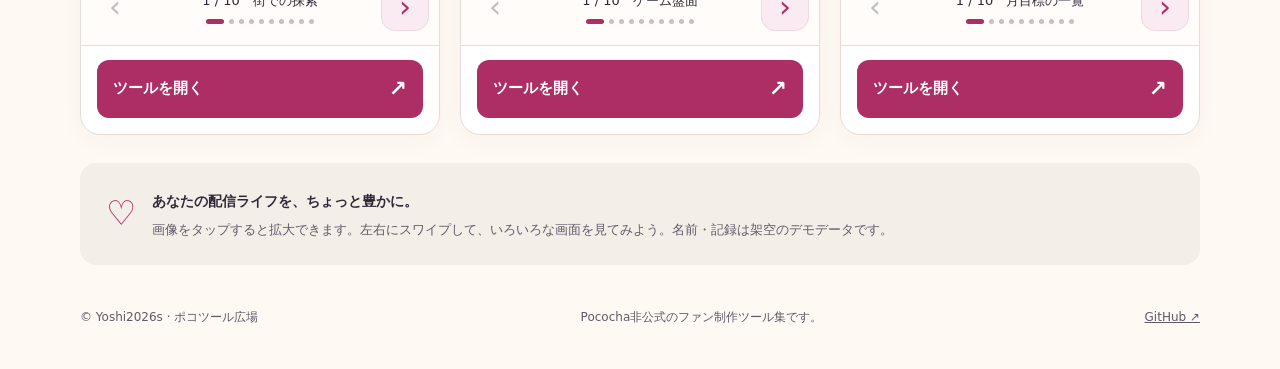
==== commit 4ecb51ea: "Improve mobile browsing with readable cards and zoomable previews" ====
--- a/index.html
+++ b/index.html
@@ -1,23 +1,24 @@
 <!doctype html>
 <html lang="ja">
 <head>
-<meta charset="utf-8"><meta name="viewport" content="width=device-width,initial-scale=1">
+<meta charset="utf-8"><meta name="viewport" content="width=device-width,initial-scale=1,viewport-fit=cover">
 <meta name="description" content="配信も、応援も、もっと楽しく。Yoshi2026sのPococha関連ツールをまとめました。">
 <meta name="theme-color" content="#fff9f3"><title>ポコツール広場 | Yoshi2026s</title>
-<link rel="icon" href="favicon.svg" type="image/svg+xml"><link rel="stylesheet" href="style.css?v=5"><script src="app.js?v=5" defer></script>
+<link rel="icon" href="favicon.svg" type="image/svg+xml"><link rel="stylesheet" href="style.css?v=6"><script src="app.js?v=6" defer></script>
 </head>
 <body>
 <a class="skip" href="#tools">ツール一覧へ</a>
 <header class="site-header wrap"><a class="brand" href="./"><span class="brand-icon" aria-hidden="true">P<span>✦</span></span><span>ポコツール広場<small>by Yoshi2026s</small></span></a><a class="admin-link" href="admin.html">管理者 <span aria-hidden="true">↗</span></a></header>
 <main class="wrap">
 <section class="hero" aria-labelledby="hero-title">
-<div class="hero-copy"><p class="eyebrow"><span></span> YOUR POCOCHA TOOLBOX</p><h1 id="hero-title">配信も、応援も。<br><span>もっと楽しく。</span></h1><p class="intro">いつものPocochaに、ちょっと便利をプラス。<br>探す・記録する・遊ぶ。あなたにぴったりのツールを。</p><a class="primary" href="#tools">ツールを見つける <span aria-hidden="true">↓</span></a></div>
+<div class="hero-copy"><p class="eyebrow"><span></span> YOUR POCOCHA TOOLBOX</p><h1 id="hero-title">配信も、応援も。<br><span>もっと楽しく。</span></h1><p class="intro">Pocochaの便利なツールを、ひとまとめ。</p><a class="primary" href="#tools">ツールを見つける <span aria-hidden="true">↓</span></a></div>
 <div class="hero-art" aria-hidden="true"><div class="orbit"></div><span class="spark s1">✦</span><span class="spark s2">✧</span><span class="art-tile tile-chart">📊</span><span class="art-tile tile-game">🎮</span><span class="art-tile tile-chat">💬</span><div class="center-bubble">P<span>♡</span></div><span class="art-caption">毎日の「好き」を、応援。</span></div>
 </section>
-<section id="tools" class="tools-section" aria-labelledby="tools-title"><div class="section-heading"><div><p class="eyebrow">FIND YOUR FAVORITE</p><h2 id="tools-title">ツール一覧<span id="count" class="count"></span></h2></div><p>画像は左右にスワイプ・ボタンからツールへ <span aria-hidden="true">↗</span></p></div>
-<div class="toolbar"><div class="filters" role="group" aria-label="カテゴリで絞り込み"><button type="button" class="filter active" aria-pressed="true" data-category="すべて">すべて</button><button type="button" class="filter" aria-pressed="false" data-category="配信・応援">配信・応援</button><button type="button" class="filter" aria-pressed="false" data-category="調べる">調べる</button><button type="button" class="filter" aria-pressed="false" data-category="遊ぶ">遊ぶ</button></div><label class="search"><span aria-hidden="true">⌕</span><input id="search" type="search" aria-label="ツールを検索" placeholder="ツールを検索"></label></div>
+<section id="tools" class="tools-section" aria-labelledby="tools-title"><div class="section-heading"><div><p class="eyebrow">FIND YOUR FAVORITE</p><h2 id="tools-title">ツール一覧<span id="count" class="count" aria-live="polite"></span></h2></div><p>画像をタップで拡大・左右にスワイプで切り替え</p></div>
+<div class="toolbar"><div class="search-row"><label class="search"><span aria-hidden="true">⌕</span><input id="search" type="search" aria-label="ツール名・用途で検索" placeholder="ツールを検索" enterkeyhint="search" autocomplete="off"></label><label class="jump"><span class="sr-only">ツールへ直接移動</span><select id="tool-jump" aria-label="ツールへ直接移動"><option value="">ツールへ移動</option></select></label></div><div class="filters" role="group" aria-label="カテゴリで絞り込み"><button type="button" class="filter active" aria-pressed="true" data-category="すべて">すべて</button><button type="button" class="filter" aria-pressed="false" data-category="配信・応援">配信・応援</button><button type="button" class="filter" aria-pressed="false" data-category="調べる">調べる</button><button type="button" class="filter" aria-pressed="false" data-category="遊ぶ">遊ぶ</button></div></div>
 <p id="status" class="status" role="status">ツールを読み込んでいます…</p><div id="grid" class="grid"></div><button id="retry" class="secondary" hidden>もう一度読み込む</button><noscript><p>ツール一覧の表示にはJavaScriptを有効にしてください。</p></noscript>
 </section>
-<aside class="note"><span aria-hidden="true">♡</span><div><strong>あなたの配信ライフを、ちょっと豊かに。</strong><p>各ツールの画像は左右にスワイプできます。名前・記録は架空のデモデータです。</p></div></aside>
+<aside class="note"><span aria-hidden="true">♡</span><div><strong>あなたの配信ライフを、ちょっと豊かに。</strong><p>画像をタップすると拡大できます。左右にスワイプして、いろいろな画面を見てみよう。名前・記録は架空のデモデータです。</p></div></aside>
 </main><footer class="wrap footer"><p>© Yoshi2026s · ポコツール広場</p><p>Pococha非公式のファン制作ツール集です。</p><a href="https://github.com/Yoshi2026s/pococha-tools" target="_blank" rel="noopener noreferrer">GitHub ↗</a></footer>
+<dialog id="preview-dialog" class="preview-dialog" aria-labelledby="viewer-title" aria-describedby="viewer-caption"><div class="viewer-shell"><div class="viewer-heading"><h2 id="viewer-title">画面プレビュー</h2><button id="viewer-close" type="button" class="viewer-close" autofocus>閉じる <span aria-hidden="true">×</span></button></div><div id="viewer-canvas" class="viewer-canvas" tabindex="0" aria-label="拡大画像。拡大後は上下左右にスクロールできます"><img id="viewer-image" alt="" width="800" height="450"></div><div class="viewer-zoom" role="group" aria-label="画像の表示倍率"><button id="viewer-zoom-out" type="button" aria-label="画像を縮小">−</button><output id="viewer-zoom-level" aria-live="polite">100%</output><button id="viewer-zoom-in" type="button" aria-label="画像を拡大">＋</button><p>拡大後は画像を指で動かせます</p></div><div class="viewer-navigation"><button id="viewer-previous" type="button" aria-label="前の拡大画像">‹ 前へ</button><p id="viewer-caption" aria-live="polite" aria-atomic="true"></p><button id="viewer-next" type="button" aria-label="次の拡大画像">次へ ›</button></div><p id="viewer-demo" class="viewer-demo" hidden>名前・記録は架空のデモデータです</p></div></dialog>
 </body></html>
--- a/style.css
+++ b/style.css
@@ -1,46 +1,254 @@
-:root{color-scheme:light;--ink:#302837;--muted:#736a79;--pink:#bb3971;--line:#e9e0dc;--paper:#fff9f3;--white:#fff;--shadow:0 8px 28px #55433408}*{box-sizing:border-box}html{scroll-behavior:smooth;scroll-padding-top:24px}body{margin:0;background:var(--paper);color:var(--ink);font-family:system-ui,-apple-system,"Noto Sans JP","Hiragino Kaku Gothic ProN","Yu Gothic",sans-serif;line-height:1.7}a{color:inherit;text-decoration:none}button,input{font:inherit}button,a,input{touch-action:manipulation}button{cursor:pointer}button:disabled{cursor:wait;opacity:.6}button:focus-visible,a:focus-visible,input:focus-visible{outline:3px solid #b43972;outline-offset:4px}.wrap{width:min(1120px,calc(100% - 64px));margin-inline:auto}.site-header{display:flex;align-items:center;justify-content:space-between;padding-block:27px}.brand{display:flex;gap:12px;align-items:center;font-size:18px;font-weight:800;letter-spacing:.02em}.brand small{display:block;font-size:10px;font-weight:500;color:var(--muted);letter-spacing:.1em}.brand-icon{position:relative;display:grid;place-items:center;background:var(--pink);color:white;width:43px;height:43px;border-radius:15px;font-size:29px;line-height:1}.brand-icon span{position:absolute;right:-6px;bottom:-2px;font-size:21px;color:#e8b447;text-shadow:0 0 3px var(--paper)}.admin-link{font-size:12px;color:var(--muted);padding:10px 15px;border:1px solid var(--line);border-radius:22px}.admin-link:hover{border-color:var(--pink);color:var(--pink)}.hero{display:grid;grid-template-columns:1.15fr 1fr;align-items:center;padding:46px 36px 63px;gap:20px}.eyebrow{font-size:10px;letter-spacing:.16em;font-weight:750;color:var(--pink);margin:0 0 16px;display:flex;align-items:center;gap:8px}.eyebrow>span{width:6px;height:6px;background:var(--pink);border-radius:50%}h1{font-size:clamp(34px,4.5vw,53px);line-height:1.5;letter-spacing:.035em;margin:0 0 20px;font-weight:850}h1>span{color:var(--pink)}.intro{font-size:14px;color:var(--muted);line-height:2;margin:0 0 27px}.primary,.secondary{display:inline-flex;align-items:center;justify-content:center;gap:30px;border-radius:10px;padding:13px 22px;font-size:13px;font-weight:700;background:var(--pink);border:1px solid var(--pink);color:white;min-height:46px}.primary:hover{background:#9d285c}.secondary{background:white;color:var(--pink);gap:8px}.hero-art{height:310px;position:relative;max-width:420px;width:100%;margin:auto}.orbit{position:absolute;width:266px;height:266px;border:1px dashed #dfc6d0;border-radius:50%;left:50%;top:12px;transform:translateX(-50%);background:radial-gradient(circle,#f8e8e9 0%,#fff4ec88 60%,transparent 71%)}.center-bubble{position:absolute;left:50%;top:75px;transform:translateX(-50%) rotate(-9deg);width:144px;height:144px;background:linear-gradient(135deg,#d26b96,#b43870);border:7px solid #fff8;box-shadow:0 16px 30px #a6366620;border-radius:46px;display:grid;place-items:center;color:#fff;font-size:90px;font-weight:850;line-height:1}.center-bubble>span{position:absolute;font-size:39px;right:-22px;bottom:-4px;background:#fff9f3;color:var(--pink);width:58px;height:58px;display:grid;place-items:center;border-radius:20px;box-shadow:0 5px 20px #a6366610}.art-tile{position:absolute;width:73px;height:73px;border-radius:23px;background:white;box-shadow:0 8px 20px #4030400b;display:grid;place-items:center;font-size:34px;border:1px solid #f2e8e2}.tile-chart{top:23px;left:48px;transform:rotate(-12deg)}.tile-game{top:33px;right:27px;transform:rotate(13deg);background:#f1edf9}.tile-chat{bottom:31px;left:47px;transform:rotate(8deg);background:#edf4e8}.spark{position:absolute;color:#d6a044}.s1{right:83px;bottom:41px;font-size:37px}.s2{left:32px;top:129px;font-size:29px}.art-caption{position:absolute;bottom:1px;left:50%;transform:translateX(-50%) rotate(-4deg);white-space:nowrap;font-size:11px;color:#8b6c7b;letter-spacing:.12em}.tools-section{padding-top:17px;border-top:1px solid var(--line)}.section-heading{display:flex;justify-content:space-between;align-items:end;margin:20px 0 22px}.section-heading .eyebrow{font-size:9px;margin:0 0 5px}h2{font-size:24px;letter-spacing:.04em;margin:0}.section-heading>p{font-size:11px;color:var(--muted);margin-bottom:5px}.count{font-size:12px;letter-spacing:0;font-weight:500;color:var(--muted);margin-left:13px}.toolbar{display:flex;justify-content:space-between;gap:20px;margin-bottom:26px}.filters{display:flex;gap:7px;flex-wrap:wrap}.filter{border:1px solid var(--line);background:transparent;color:var(--muted);border-radius:30px;padding:9px 19px;font-size:12px;min-height:42px}.filter.active{background:var(--ink);color:white;border-color:var(--ink)}.filter:hover:not(.active){background:#f3e8e6}.search{display:flex;align-items:center;gap:8px;border:1px solid var(--line);border-radius:25px;padding:4px 15px;background:#fff9;max-width:230px}.search>span{font-size:26px;line-height:1}.search input{border:0;background:transparent;width:100%;min-width:0;font-size:12px;color:var(--ink);padding:6px 0}.search input:focus-visible{outline-offset:1px}.grid{display:grid;grid-template-columns:repeat(3,1fr);gap:20px}.card{display:flex;flex-direction:column;min-height:265px;padding:25px 25px 20px;border:1px solid var(--line);border-radius:18px;background:white;box-shadow:var(--shadow);position:relative;transition:transform .18s,border-color .18s,box-shadow .18s}.card:hover{transform:translateY(-4px);border-color:#dca7bd;box-shadow:0 12px 28px #aa396612}.card-top{display:flex;align-items:center;justify-content:space-between;margin-bottom:20px}.tool-icon{width:52px;height:52px;border-radius:16px;display:grid;place-items:center;font-size:29px;background:#fcebee}.card[data-id=challenge] .tool-icon{background:#fff4d7}.card[data-id=library] .tool-icon{background:#eaf2e5}.card[data-id=quest] .tool-icon{background:#f0eaf9}.card[data-id=railway] .tool-icon{background:#e7f1f9}.card[data-id=log] .tool-icon{background:#fff0e3}.category{font-size:10px;background:#f8f5f1;color:var(--muted);padding:4px 10px;border-radius:20px}.card h3{font-size:18px;margin:0 0 7px;letter-spacing:.01em}.card p{font-size:12px;color:var(--muted);line-height:1.9;margin:0 0 20px}.card-bottom{border-top:1px solid #f0ebe7;margin-top:auto;padding-top:13px;display:flex;align-items:center;justify-content:space-between;color:var(--pink);font-size:11px;font-weight:700}.card-bottom>span:last-child{font-size:18px}.note{display:flex;gap:17px;align-items:center;background:#f4eee8;padding:22px 28px;border-radius:15px;margin-top:37px}.note>span{font-size:34px;color:var(--pink)}.note strong{font-size:12px}.note p{margin:3px 0 0;font-size:11px;color:var(--muted)}.footer{display:flex;flex-wrap:wrap;align-items:center;justify-content:space-between;gap:15px;padding-block:34px;font-size:10px;color:var(--muted)}.status{color:var(--muted);font-size:13px}.status:empty{display:none}.skip{position:absolute;left:10px;top:-100px;background:white;padding:10px;z-index:10}.skip:focus{top:10px}[hidden]{display:none!important}.admin-main{max-width:760px;padding:36px 0}.admin-main h1{font-size:30px}.admin-main p{font-size:13px}.panel{background:white;border:1px solid var(--line);border-radius:18px;padding:25px;margin-top:25px}.panel label{display:block;font-size:13px;font-weight:700}.panel input[type=password]{display:block;width:100%;border:1px solid var(--line);border-radius:8px;padding:12px;margin:9px 0 15px}.panel details{font-size:12px;margin-top:20px}.panel details a{color:var(--pink);text-decoration:underline}.admin-row{display:flex;align-items:center;justify-content:space-between;gap:20px;padding:18px 0;border-bottom:1px solid var(--line)}.admin-row:last-child{border:0}.admin-row h3{font-size:15px;margin:0}.admin-row small{display:block;color:var(--muted);font-size:11px}.toggle{min-width:117px;min-height:44px;border:1px solid #c7d8c2;border-radius:24px;background:#edf4e9;color:#376331;font-size:12px;font-weight:700;padding:9px 13px}.toggle[aria-checked=false]{background:#f3edf0;color:#776271;border-color:#e1d5dc}.admin-top{display:flex;align-items:center;justify-content:space-between;gap:15px}.error{color:#a22340}.admin-notice{background:#f5eee9;padding:14px;border-radius:9px;color:#665a64}.admin-notice a{text-decoration:underline}.admin-actions{display:flex;gap:10px;flex-wrap:wrap}
-@media(min-width:1400px){.hero{padding-block:65px 75px}}@media(max-width:850px){.hero{padding-inline:0}.grid{grid-template-columns:repeat(2,1fr)}.hero-art{transform:scale(.85)}.section-heading>p{display:none}.hero h1{font-size:38px}.tile-chart{left:10px}.tile-game{right:2px}}@media(max-width:580px){.wrap{width:calc(100% - 36px)}.site-header{padding-block:20px}.brand{font-size:15px}.brand-icon{width:37px;height:37px;font-size:25px}.admin-link{font-size:11px;padding:8px 12px}.hero{grid-template-columns:1fr;padding:34px 6px 35px;gap:10px}.hero h1{font-size:37px}.intro{font-size:12px}.hero-art{height:230px;max-width:330px;transform:scale(.88);margin-block:-5px -15px}.orbit{height:215px;width:215px;top:0}.center-bubble{top:35px;width:126px;height:126px;font-size:76px}.tile-chart{top:5px;left:2px}.tile-game{top:8px;right:0}.tile-chat{bottom:8px;left:10px}.s1{right:29px;bottom:21px}.s2{left:5px;top:106px}.art-caption{bottom:-15px}.toolbar{flex-direction:column;gap:12px}.filter{padding-inline:15px;font-size:11px}.search{max-width:none;min-height:43px}.grid{grid-template-columns:1fr;gap:14px}.card{min-height:235px;padding:22px}.card-top{margin-bottom:15px}.note{padding:19px;gap:12px}.note strong{font-size:11px}.footer{justify-content:center;text-align:center;gap:0;padding-block:25px}.footer p{width:100%;margin:3px}.footer a{margin-top:8px}.admin-main{padding:20px 0}.panel{padding:18px}.admin-row{gap:10px}.admin-row h3{font-size:13px}}@media(prefers-reduced-motion:reduce){html{scroll-behavior:auto}.card{transition:none}.card:hover{transform:none}}
+:root {
+  color-scheme: light;
+  --ink: #302837;
+  --muted: #625969;
+  --pink: #ad2d65;
+  --line: #e6dcd7;
+  --paper: #fff9f3;
+  --white: #fff;
+  --shadow: 0 6px 24px #55433409;
+  font-size: 16px;
+}
+* { box-sizing: border-box; }
+html { scroll-behavior: auto; scroll-padding-top: 0; }
+body { margin: 0; padding-inline: env(safe-area-inset-left) env(safe-area-inset-right); background: var(--paper); color: var(--ink); font-family: system-ui, -apple-system, "Noto Sans JP", "Hiragino Kaku Gothic ProN", "Yu Gothic", sans-serif; line-height: 1.7; }
+a { color: inherit; text-decoration: none; }
+button, input, select { font: inherit; }
+button, a, input, select { touch-action: manipulation; -webkit-tap-highlight-color: #ad2d6520; }
+button { cursor: pointer; }
+button:disabled { cursor: default; opacity: .48; }
+button:focus-visible, a:focus-visible, input:focus-visible, select:focus-visible, [tabindex]:focus-visible { outline: 3px solid var(--pink); outline-offset: 3px; }
+[hidden] { display: none !important; }
+.wrap { width: min(1120px, calc(100% - 48px)); margin-inline: auto; }
+.sr-only { position: absolute; width: 1px; height: 1px; padding: 0; margin: -1px; overflow: hidden; clip-path: inset(50%); white-space: nowrap; }
+.skip { position: absolute; left: 10px; top: -100px; background: white; padding: 12px; z-index: 100; }
+.skip:focus { top: 10px; }
+.site-header { display: flex; align-items: center; justify-content: space-between; gap: 12px; padding-block: 22px; }
+.brand { display: flex; min-width: 0; gap: 12px; align-items: center; font-size: 18px; font-weight: 800; letter-spacing: .02em; }
+.brand small { display: block; font-size: 11px; font-weight: 500; color: var(--muted); letter-spacing: .05em; }
+.brand-icon { position: relative; display: grid; place-items: center; flex: 0 0 43px; height: 43px; border-radius: 15px; background: var(--pink); color: white; font-size: 29px; line-height: 1; }
+.brand-icon span { position: absolute; right: -6px; bottom: -2px; font-size: 21px; color: #e8b447; text-shadow: 0 0 3px var(--paper); }
+.admin-link { display: flex; align-items: center; flex-shrink: 0; min-height: 44px; font-size: 13px; color: var(--muted); padding: 8px 14px; border: 1px solid var(--line); border-radius: 24px; }
+.admin-link:hover { border-color: var(--pink); color: var(--pink); }
+.hero { display: grid; grid-template-columns: 1.15fr 1fr; align-items: center; padding: 34px 36px 54px; gap: 20px; }
+.hero-copy { min-width: 0; }
+.eyebrow { display: flex; align-items: center; gap: 8px; margin: 0 0 16px; font-size: 11px; letter-spacing: .12em; font-weight: 750; color: var(--pink); }
+.eyebrow > span { width: 6px; height: 6px; background: var(--pink); border-radius: 50%; }
+h1 { font-size: clamp(34px, 4.5vw, 53px); line-height: 1.5; letter-spacing: .025em; margin: 0 0 20px; font-weight: 850; }
+h1 > span { color: var(--pink); }
+.intro { font-size: 15px; color: var(--muted); line-height: 1.9; margin: 0 0 24px; }
+.primary, .secondary { display: inline-flex; align-items: center; justify-content: center; gap: 24px; border-radius: 12px; padding: 12px 20px; font-size: 15px; font-weight: 700; background: var(--pink); border: 1px solid var(--pink); color: white; min-height: 48px; }
+.primary:hover { background: #8f2051; }
+.secondary { background: white; color: var(--pink); gap: 8px; }
+.hero-art { height: 310px; position: relative; max-width: 420px; width: 100%; margin: auto; }
+.orbit { position: absolute; width: 266px; height: 266px; border: 1px dashed #dfc6d0; border-radius: 50%; left: 50%; top: 12px; transform: translateX(-50%); background: radial-gradient(circle, #f8e8e9 0%, #fff4ec88 60%, transparent 71%); }
+.center-bubble { position: absolute; left: 50%; top: 75px; transform: translateX(-50%) rotate(-9deg); width: 144px; height: 144px; background: linear-gradient(135deg, #d26b96, #b43870); border: 7px solid #fff8; box-shadow: 0 16px 30px #a6366620; border-radius: 46px; display: grid; place-items: center; color: #fff; font-size: 90px; font-weight: 850; line-height: 1; }
+.center-bubble > span { position: absolute; font-size: 39px; right: -22px; bottom: -4px; background: var(--paper); color: var(--pink); width: 58px; height: 58px; display: grid; place-items: center; border-radius: 20px; box-shadow: 0 5px 20px #a6366610; }
+.art-tile { position: absolute; width: 73px; height: 73px; border-radius: 23px; background: white; box-shadow: 0 8px 20px #4030400b; display: grid; place-items: center; font-size: 34px; border: 1px solid #f2e8e2; }
+.tile-chart { top: 23px; left: 48px; transform: rotate(-12deg); }
+.tile-game { top: 33px; right: 27px; transform: rotate(13deg); background: #f1edf9; }
+.tile-chat { bottom: 31px; left: 47px; transform: rotate(8deg); background: #edf4e8; }
+.spark { position: absolute; color: #d6a044; }
+.s1 { right: 83px; bottom: 41px; font-size: 37px; }
+.s2 { left: 32px; top: 129px; font-size: 29px; }
+.art-caption { position: absolute; bottom: 1px; left: 50%; transform: translateX(-50%) rotate(-4deg); white-space: nowrap; font-size: 12px; color: var(--muted); }
+.tools-section { padding-top: 16px; border-top: 1px solid var(--line); }
+.section-heading { display: flex; justify-content: space-between; align-items: end; gap: 16px; margin: 12px 0 16px; }
+.section-heading .eyebrow { margin: 0 0 4px; }
+h2 { font-size: 24px; margin: 0; line-height: 1.5; }
+.section-heading > p { font-size: 13px; color: var(--muted); margin: 0 0 4px; }
+.count { display: inline-block; font-size: 14px; font-weight: 500; color: var(--muted); margin-left: 12px; }
+.toolbar { position: sticky; top: 0; z-index: 20; display: flex; flex-direction: column; gap: 10px; padding: 12px 0; margin-bottom: 16px; background: var(--paper); box-shadow: 0 8px 12px -12px #30283770; }
+.search-row { display: flex; gap: 10px; min-width: 0; }
+.search { display: flex; align-items: center; flex: 1; min-width: 0; gap: 8px; min-height: 48px; border: 1px solid #d4c7cd; border-radius: 12px; padding: 4px 12px; background: white; }
+.search > span { font-size: 28px; line-height: 1; }
+.search input { border: 0; background: transparent; width: 100%; min-width: 0; font-size: 16px; color: var(--ink); padding: 5px 0; min-height: 36px; }
+.search input::placeholder { color: #756a78; opacity: 1; }
+.search:focus-within { outline: 2px solid var(--pink); outline-offset: 1px; }
+.search input:focus-visible { outline: none; }
+.jump { flex: 0 1 260px; min-width: 0; }
+.jump select { display: block; width: 100%; min-width: 0; min-height: 48px; border: 1px solid #d4c7cd; border-radius: 12px; padding: 8px; background: white; color: var(--ink); font-size: 16px; text-overflow: ellipsis; }
+.filters { display: grid; grid-template-columns: repeat(4, minmax(0, 1fr)); gap: 8px; }
+.filter { min-width: 0; min-height: 46px; padding: 8px 10px; border: 1px solid #d6c9d0; background: #fff; color: var(--ink); border-radius: 12px; font-size: 14px; font-weight: 650; }
+.filter.active { background: var(--ink); color: white; border-color: var(--ink); }
+.grid { display: grid; grid-template-columns: repeat(3, minmax(0, 1fr)); gap: 20px; }
+.card { display: flex; flex-direction: column; min-width: 0; border: 1px solid var(--line); border-radius: 20px; background: white; box-shadow: var(--shadow); overflow: hidden; scroll-margin-top: calc(var(--toolbar-height, 124px) + 12px); }
+.card-content { padding: 18px 18px 14px; }
+.card-top { display: grid; grid-template-columns: 40px minmax(0, 1fr); align-items: center; gap: 4px 10px; }
+.tool-icon { grid-row: 1 / 3; width: 40px; height: 40px; border-radius: 12px; display: grid; place-items: center; font-size: 24px; background: #fcebee; }
+.card[data-id=challenge] .tool-icon { background: #fff4d7; }
+.card[data-id=library] .tool-icon { background: #eaf2e5; }
+.card[data-id=quest] .tool-icon { background: #f0eaf9; }
+.card[data-id=railway] .tool-icon { background: #e7f1f9; }
+.card[data-id=log] .tool-icon { background: #fff0e3; }
+.card h3 { grid-column: 2; grid-row: 1; margin: 0; font-size: 19px; line-height: 1.5; overflow-wrap: anywhere; }
+.card h3 a { display: block; }
+.card h3 a::after { content: " ↗"; font-size: 14px; color: var(--pink); }
+.card h3 a:hover { color: var(--pink); text-decoration: underline; }
+.category { grid-column: 2; grid-row: 2; color: var(--muted); font-size: 12px; line-height: 1.5; }
+.card-content > p { font-size: 14px; color: var(--muted); line-height: 1.75; margin: 12px 0 0; overflow-wrap: anywhere; }
+.card-footer { margin-top: auto; padding: 14px 16px 16px; }
+.card-bottom { display: flex; align-items: center; justify-content: space-between; gap: 10px; min-height: 50px; border-radius: 12px; padding: 10px 16px; background: var(--pink); color: white; font-size: 15px; font-weight: 750; }
+.card-bottom > span:last-child { font-size: 22px; }
+.card-bottom:hover { background: #8f2051; }
+.card-preview { position: relative; min-width: 0; background: white; border-block: 1px solid var(--line); }
+.gallery-viewport { position: relative; overflow: hidden; }
+.gallery-track { display: flex; overflow-x: auto; overflow-y: hidden; aspect-ratio: 16 / 9; scroll-snap-type: x mandatory; overscroll-behavior-x: contain; scrollbar-width: none; touch-action: pan-x pan-y pinch-zoom; }
+.gallery-track::-webkit-scrollbar { display: none; }
+.gallery-track:focus-visible { outline-offset: -3px; }
+.gallery-slide { position: relative; margin: 0; flex: 0 0 100%; width: 100%; min-width: 0; height: 100%; scroll-snap-align: start; scroll-snap-stop: always; background: #f0e9e5; }
+.preview-open { display: block; width: 100%; height: 100%; border: 0; padding: 0; background: transparent; cursor: zoom-in; touch-action: pan-x pan-y pinch-zoom; }
+.preview-open:focus-visible { outline-offset: -4px; }
+.gallery-slide img { width: 100%; height: 100%; display: block; object-fit: cover; }
+.gallery-count { position: absolute; top: 10px; right: 10px; border-radius: 20px; padding: 3px 10px; background: #302837ed; color: #fff; font-size: 13px; font-weight: 750; pointer-events: none; }
+.gallery-expand { position: absolute; left: 10px; top: 10px; min-height: 44px; min-width: 76px; border: 1px solid #fff9; border-radius: 12px; padding: 6px 10px; background: #fffaf2f5; color: #302837; font-size: 14px; font-weight: 700; box-shadow: 0 2px 8px #0002; }
+.preview-note { position: absolute; right: 8px; bottom: 8px; max-width: calc(100% - 16px); padding: 3px 8px; border: 1px solid #dfd2c6; border-radius: 6px; background: #fffef0f5; color: #443a35; font-size: 11px; font-weight: 700; line-height: 1.6; pointer-events: none; }
+.gallery-controls { display: grid; grid-template-columns: 48px minmax(0, 1fr) 48px; align-items: center; gap: 8px; min-height: 76px; padding: 8px 10px; background: #fffcfa; }
+.gallery-controls.single { grid-template-columns: minmax(0, 1fr); }
+.gallery-arrow { width: 48px; height: 48px; padding: 0; border: 1px solid #eed9e2; border-radius: 14px; background: #f9ebf1; color: var(--pink); font-size: 30px; line-height: 1; }
+.gallery-arrow:disabled { border-color: transparent; background: transparent; color: #a6969e; opacity: .65; }
+.gallery-middle { min-width: 0; text-align: center; }
+.gallery-caption { font-size: 13px; line-height: 1.6; color: var(--ink); margin: 0 0 7px; overflow-wrap: anywhere; }
+.gallery-dots { display: flex; align-items: center; justify-content: center; flex-wrap: wrap; gap: 5px; }
+.gallery-dots span { height: 5px; width: 5px; border-radius: 50%; background: #cdbdc4; }
+.gallery-dots span.active { width: 18px; border-radius: 4px; background: var(--pink); }
+.preview-unavailable::after { content: '画面を読み込めませんでした'; position: absolute; inset: 50% 0 auto; text-align: center; font-size: 13px; color: var(--muted); pointer-events: none; }
+.note { display: flex; gap: 16px; align-items: center; background: #f4eee8; padding: 22px 26px; border-radius: 16px; margin-top: 28px; }
+.note > span { font-size: 34px; color: var(--pink); }
+.note strong { font-size: 14px; }
+.note p { margin: 5px 0 0; font-size: 13px; color: var(--muted); }
+.footer { display: flex; flex-wrap: wrap; align-items: center; justify-content: space-between; gap: 12px; padding-block: 30px max(30px, env(safe-area-inset-bottom)); font-size: 12px; color: var(--muted); }
+.footer a { display: inline-flex; align-items: center; min-height: 44px; text-decoration: underline; }
+.status { color: var(--muted); font-size: 15px; }
+.status:empty { display: none; }
+/* Image viewer: native dialog provides focus trapping, Escape and an inert page. */
+html.viewer-open, body.viewer-open { overflow: hidden; }
+.preview-dialog { width: min(1000px, calc(100% - 24px)); max-width: none; max-height: calc(100dvh - 24px); margin: auto; padding: 0; border: 1px solid var(--line); border-radius: 18px; background: var(--paper); color: var(--ink); overflow: auto; }
+.preview-dialog::backdrop { background: #161323d9; }
+.viewer-shell { display: flex; flex-direction: column; max-height: calc(100dvh - 26px); }
+.viewer-heading { display: flex; align-items: center; justify-content: space-between; gap: 10px; padding: 10px 14px; }
+.viewer-heading h2 { font-size: 20px; overflow-wrap: anywhere; }
+.viewer-close { display: inline-flex; gap: 10px; align-items: center; justify-content: center; flex-shrink: 0; min-height: 48px; padding: 8px 14px; border: 1px solid #d5c7ce; border-radius: 12px; color: var(--ink); background: white; font-size: 15px; font-weight: 700; }
+.viewer-close span { font-size: 24px; line-height: 1; }
+.viewer-canvas { height: 55dvh; min-height: 80px; flex: 1 1 auto; overflow: auto; overscroll-behavior: contain; background: #10202d; touch-action: pan-x pan-y pinch-zoom; }
+.viewer-canvas:not(.is-zoomed) { display: grid; align-items: center; }
+.viewer-canvas img { display: block; width: 100%; height: auto; max-height: 55dvh; object-fit: contain; }
+.viewer-canvas.is-zoomed img { width: calc(100% * var(--preview-zoom)); max-width: none; max-height: none; }
+.viewer-zoom { display: flex; align-items: center; gap: 8px; flex-shrink: 0; padding: 8px 14px; }
+.viewer-zoom button { width: 48px; height: 44px; border: 1px solid #d5c7ce; border-radius: 10px; background: white; color: var(--ink); font-size: 24px; }
+.viewer-zoom output { min-width: 52px; font-size: 14px; text-align: center; font-variant-numeric: tabular-nums; }
+.viewer-zoom p { font-size: 13px; line-height: 1.5; color: var(--muted); margin: 0 0 0 6px; }
+.viewer-navigation { display: grid; grid-template-columns: 80px minmax(0, 1fr) 80px; gap: 10px; align-items: center; flex-shrink: 0; padding: 0 14px 10px; }
+.viewer-navigation button { min-height: 48px; padding: 8px; border: 1px solid #d9c8d0; border-radius: 12px; background: white; color: var(--pink); font-size: 14px; font-weight: 700; }
+.viewer-navigation p { margin: 0; font-size: 15px; line-height: 1.6; text-align: center; overflow-wrap: anywhere; }
+.viewer-demo { flex-shrink: 0; font-size: 12px; margin: 0; padding: 0 14px 10px; color: var(--muted); text-align: center; }
+/* Administration uses the same readable type and touch target sizes. */
+.admin-main { max-width: 760px; padding: 30px 0; }
+.admin-main h1 { font-size: 30px; }
+.admin-main p { font-size: 15px; }
+.panel { background: white; border: 1px solid var(--line); border-radius: 18px; padding: 24px; margin-top: 24px; }
+.panel label { display: block; font-size: 15px; font-weight: 700; overflow-wrap: anywhere; }
+.panel input[type=password] { display: block; width: 100%; min-height: 48px; border: 1px solid #d4c7cd; border-radius: 10px; padding: 12px; margin: 9px 0 16px; font-size: 16px; }
+.panel details { font-size: 14px; margin-top: 20px; }
+.panel details summary { min-height: 44px; align-content: center; cursor: pointer; }
+.panel details a { color: var(--pink); text-decoration: underline; overflow-wrap: anywhere; }
+.panel ol { padding-left: 24px; }
+.panel li { margin-block: 10px; }
+.admin-row { display: flex; align-items: center; justify-content: space-between; gap: 20px; padding: 18px 0; border-bottom: 1px solid var(--line); }
+.admin-row:last-child { border: 0; }
+.admin-row > div { min-width: 0; }
+.admin-row h3 { font-size: 17px; margin: 0; overflow-wrap: anywhere; }
+.admin-row small { display: block; color: var(--muted); font-size: 13px; }
+.toggle { flex-shrink: 0; min-width: 124px; min-height: 48px; border: 1px solid #b5c9ae; border-radius: 24px; background: #edf4e9; color: #315a2c; font-size: 14px; font-weight: 700; padding: 10px 14px; }
+.toggle[aria-checked=false] { background: #f3edf0; color: #67505f; border-color: #d9c8d1; }
+.admin-top { display: flex; align-items: center; justify-content: space-between; gap: 15px; }
+.error { color: #a22340; }
+.admin-notice { background: #f5eee9; padding: 16px; border-radius: 10px; color: #594e58; overflow-wrap: anywhere; }
+.admin-notice a { text-decoration: underline; }
+.admin-actions { display: flex; gap: 10px; flex-wrap: wrap; }
+@media (min-width: 850px) {
+  .toolbar { flex-direction: row-reverse; align-items: center; }
+  .filters { flex: 1; }
+  .search-row { flex: 1.2; }
+  .jump { flex-basis: 168px; }
+}
+@media (max-width: 1000px) {
+  .hero { padding-inline: 0; }
+  .grid { grid-template-columns: repeat(2, minmax(0, 1fr)); }
+  .hero-art { transform: scale(.85); }
+  .section-heading > p { display: none; }
+  .tile-chart { left: 10px; }
+  .tile-game { right: 2px; }
+}
+@media (min-width: 1001px) { .card-content { min-height: 128px; } }
+@media (max-width: 600px) {
+  .wrap { width: calc(100% - 28px); }
+  .site-header { padding-block: 12px; gap: 8px; }
+  .brand { font-size: 16px; gap: 10px; }
+  .brand-icon { flex-basis: 36px; height: 36px; border-radius: 12px; font-size: 25px; }
+  .brand small { font-size: 10px; }
+  .admin-link { padding: 7px 10px; font-size: 12px; }
+  .hero { display: block; padding: 8px 2px 20px; }
+  .hero .eyebrow, .hero-art, .hero .primary { display: none; }
+  .hero h1 { font-size: 26px; line-height: 1.4; margin-bottom: 8px; }
+  .intro { font-size: 14px; line-height: 1.75; margin: 0; }
+  .intro br { display: none; }
+  .tools-section { padding-top: 8px; }
+  .section-heading { margin: 8px 2px 4px; }
+  .section-heading .eyebrow { display: none; }
+  h2 { font-size: 22px; }
+  .toolbar { padding-block: max(8px, env(safe-area-inset-top)) 10px; margin-bottom: 12px; gap: 8px; }
+  .search-row { gap: 8px; }
+  .search { min-height: 48px; padding-inline: 10px; gap: 5px; }
+  .jump { flex: 0 0 128px; }
+  .jump select { font-size: 14px; padding-inline: 6px; }
+  .filters { gap: 6px; }
+  .filter { min-height: 46px; padding: 8px 0; font-size: clamp(12px, 3.5vw, 14px); white-space: nowrap; }
+  .grid { grid-template-columns: minmax(0, 1fr); gap: 22px; }
+  .card { border-radius: 18px; scroll-margin-top: calc(var(--toolbar-height, 124px) + 12px); }
+  .card-content { padding: 16px 16px 14px; }
+  .card h3 { font-size: 20px; }
+  .card-content > p { font-size: 15px; margin-top: 10px; line-height: 1.75; }
+  .category { font-size: 13px; }
+  .gallery-caption { font-size: 14px; }
+  .gallery-controls { padding: 8px; gap: 6px; }
+  .card-footer { padding: 14px; }
+  .card-bottom { min-height: 52px; font-size: 16px; }
+  .note { padding: 18px; gap: 12px; }
+  .note strong { font-size: 14px; }
+  .note p { font-size: 13px; }
+  .footer { justify-content: center; text-align: center; gap: 0; }
+  .footer p { width: 100%; margin: 3px 0; }
+  .footer a { margin-top: 8px; }
+  .preview-dialog { width: calc(100% - 16px); max-height: calc(100dvh - 16px); border-radius: 16px; }
+  .viewer-shell { max-height: calc(100dvh - 18px); }
+  .viewer-heading { padding: 8px 10px; }
+  .viewer-heading h2 { font-size: 18px; }
+  .viewer-close { min-height: 46px; padding: 6px 10px; font-size: 14px; }
+  .viewer-zoom { padding: 8px 10px; gap: 6px; flex-wrap: wrap; }
+  .viewer-zoom p { flex: 1; min-width: 100px; font-size: 12px; }
+  .viewer-navigation { grid-template-columns: 68px minmax(0, 1fr) 68px; gap: 6px; padding-inline: 10px; }
+  .viewer-navigation p { font-size: 14px; }
+  .viewer-navigation button { font-size: 13px; }
+  .admin-main { padding-top: 18px; }
+  .admin-main h1 { font-size: 27px; }
+  .panel { padding: 18px; }
+  .admin-row { flex-wrap: wrap; gap: 12px; }
+  .admin-row > div { flex: 1 1 130px; }
+  .admin-top { flex-wrap: wrap; }
+}
+@media (max-width: 350px) {
+  .brand { font-size: 14px; gap: 8px; }
+  .brand small { font-size: 10px; }
+  .admin-link { padding-inline: 8px; }
+  .hero h1 { font-size: 24px; }
+  .jump { flex-basis: 120px; }
+  .search input { font-size: 16px; }
+}
+@media (hover: hover) { .filter:hover:not(.active), .gallery-arrow:hover:enabled { background: #f3e5ec; } }
+@media (prefers-reduced-motion: reduce) { html { scroll-behavior: auto; } }
 
-/* Screen previews and touch-first cards. */
-.card{padding:0;overflow:hidden;min-height:0}
-.card-preview{position:relative;aspect-ratio:16/9;width:100%;background:#f0e9e5;overflow:hidden;border-bottom:1px solid var(--line)}
-.card-preview img{display:block;width:100%;height:100%;object-fit:cover;object-position:center;transition:transform .2s}
-.card:hover .card-preview img{transform:scale(1.025)}
-.card-content{padding:20px;display:flex;flex-direction:column;flex:1}
-.card-top{margin-bottom:14px}.tool-icon{width:40px;height:40px;border-radius:12px;font-size:23px}
-.card p{font-size:13px;line-height:1.9;margin-bottom:18px}
-.card-bottom{border:0;min-height:44px;border-radius:9px;background:#fbf0f5;padding:10px 14px;font-size:13px}
-.preview-unavailable::after{content:'画面プレビュー';position:absolute;inset:0;display:grid;place-items:center;font-size:13px;color:var(--muted)}
-@media(max-width:850px){.grid{gap:16px}.card-content{padding:18px}}
-@media(max-width:580px){
- .wrap{width:calc(100% - 32px)}.site-header{padding-block:16px}.hero{padding:16px 0 23px;gap:0}.hero-art{display:none}
- .hero .eyebrow{font-size:9px;margin-bottom:10px}.hero h1{font-size:30px;line-height:1.45;margin-bottom:12px}.intro{font-size:13px;line-height:1.85;margin-bottom:15px}
- .primary{font-size:13px;min-height:44px;padding-block:10px}.tools-section{padding-top:10px}.section-heading{margin:14px 0 16px}h2{font-size:22px}
- .toolbar{gap:12px;margin-bottom:18px}.filters{display:grid;grid-template-columns:repeat(4,minmax(0,1fr));gap:6px}.filter{padding:9px 3px;font-size:12px;min-height:44px;white-space:nowrap}
- .search{min-height:46px;max-width:none}.search input{font-size:16px}.grid{gap:20px}.card{border-radius:16px}.card-content{padding:18px}
- .card h3{font-size:20px;line-height:1.5;margin-bottom:8px}.card p{font-size:14px;line-height:1.8;margin-bottom:17px}.card-top{margin-bottom:12px}
- .category{font-size:12px;padding:4px 11px}.card-bottom{min-height:48px;font-size:14px;padding:12px 15px}.note{margin-top:25px}
- .note strong{font-size:12px}.note p{font-size:12px;line-height:1.8}.admin-link{min-height:44px;display:flex;align-items:center}
-}
-@media(prefers-reduced-motion:reduce){.card-preview img{transition:none}.card:hover .card-preview img{transform:none}}
-@media(max-width:580px){.hero{padding:5px 0 18px}.hero .eyebrow,.hero .primary{display:none}.hero h1{font-size:28px;line-height:1.35;margin-bottom:9px}.intro{font-size:12px;line-height:1.8;margin:0}}
-
-.preview-note{position:absolute;right:8px;bottom:8px;background:#fffef0f2;color:#443a35;padding:3px 8px;border:1px solid #e7d9cc;border-radius:6px;font-size:10px;font-weight:700;line-height:1.6;box-shadow:0 1px 5px #0001}
-@media(max-width:580px){.preview-note{font-size:11px}}
-
-/* Manual, swipeable preview galleries. */
-.card-preview{aspect-ratio:auto;overflow:visible;background:white}.gallery-viewport{position:relative;overflow:hidden;border-radius:15px 15px 0 0}
-.gallery-track{display:flex;overflow-x:auto;overflow-y:hidden;aspect-ratio:16/9;scroll-snap-type:x mandatory;overscroll-behavior-x:contain;scrollbar-width:none;touch-action:pan-x pan-y pinch-zoom}
-.gallery-track::-webkit-scrollbar{display:none}.gallery-track:focus-visible{outline:3px solid var(--pink);outline-offset:-3px}
-.gallery-slide{position:relative;margin:0;flex:0 0 100%;width:100%;min-width:0;height:100%;scroll-snap-align:start;scroll-snap-stop:always;background:#f0e9e5}
-.gallery-slide img{width:100%;height:100%;display:block;object-fit:cover}.card:hover .gallery-slide img{transform:none}
-.gallery-count{position:absolute;top:8px;right:8px;background:#302837df;color:#fff;font-size:11px;font-weight:700;border-radius:20px;padding:3px 9px;pointer-events:none}
-.gallery-controls{display:flex;align-items:center;justify-content:space-between;gap:6px;padding:4px 9px;background:#fffcfa;border-top:1px solid var(--line)}
-.gallery-arrow{width:44px;height:44px;flex:0 0 44px;border:0;border-radius:12px;background:#f5e9ee;color:var(--pink);font-size:28px;line-height:1;cursor:pointer}
-.gallery-arrow:disabled{background:transparent;color:#b9b0b4;opacity:1;cursor:default}.gallery-arrow:hover:enabled{background:#eed6e1}
-.gallery-middle{flex:1;min-width:0;text-align:center}.gallery-caption{font-size:11px!important;line-height:1.6!important;color:var(--muted);margin:0 0 4px!important;white-space:nowrap;overflow:hidden;text-overflow:ellipsis}
-.gallery-dots{display:flex;align-items:center;justify-content:center;gap:5px}.gallery-dots span{height:5px;width:5px;border-radius:50%;background:#d8c9ce}.gallery-dots span.active{width:16px;border-radius:4px;background:var(--pink)}
-.card h3 a:hover{text-decoration:underline}.card-bottom:hover{background:#f5deea}.card:has(.gallery-track:focus-visible){border-color:var(--pink)}
-@media(max-width:580px){.gallery-caption{font-size:12px!important}.gallery-controls{padding-block:6px}.gallery-count{font-size:12px}}
-
-@media(hover:none){.card:hover{transform:none}}
+@media (max-height: 480px) and (orientation: landscape) {
+  .toolbar { position: static; }
+  .card { scroll-margin-top: 12px; }
+}
